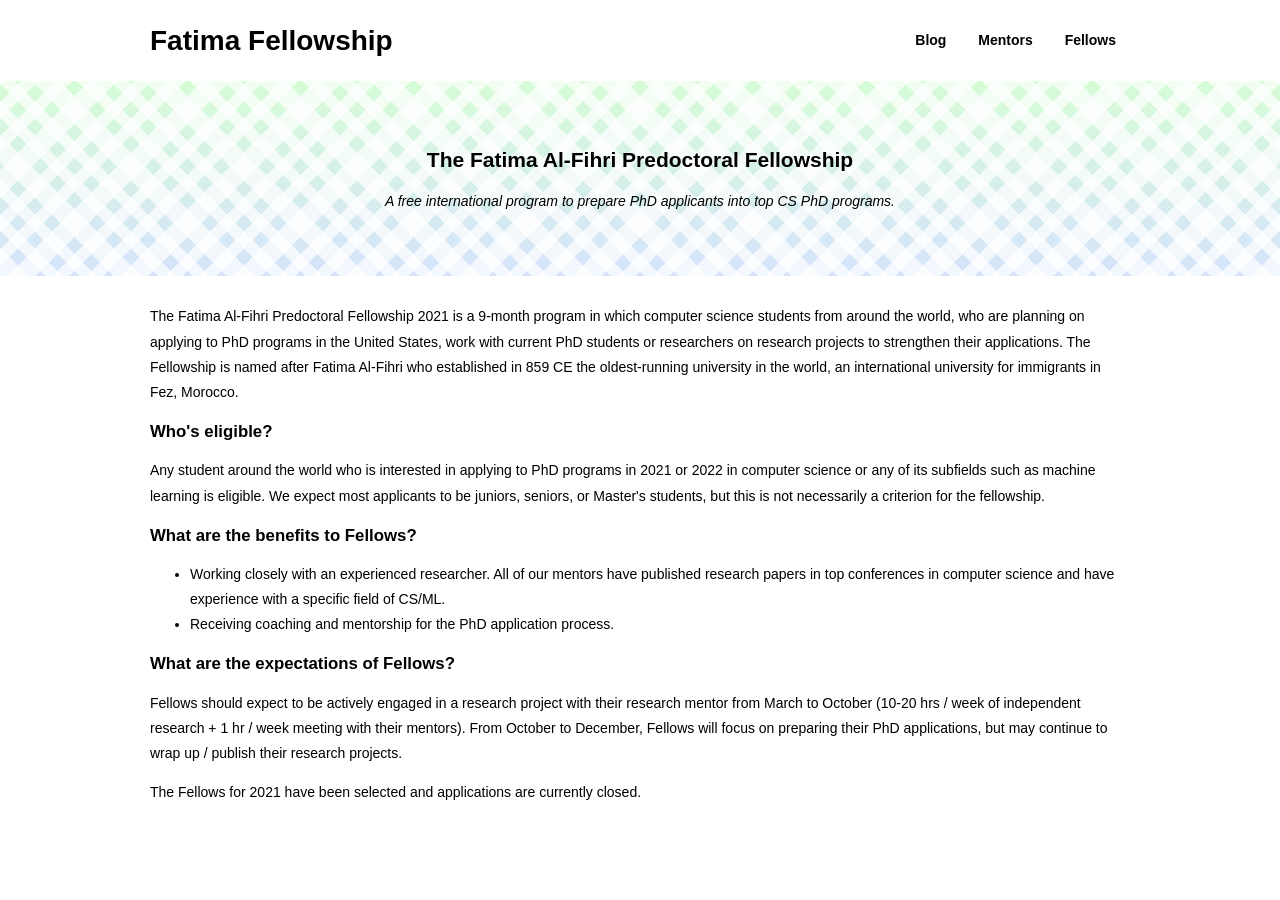
==== index.html @ ca30a308 "first commit" ====
<!doctype html>
<html lang="en">
<head>
  <meta charset="utf-8">
  <title>Fatima Fellowship</title>
  <meta name="viewport" content="width=device-width, initial-scale=1">
  <link rel="stylesheet" href="css/styles.css">
</head>
<body>
  <header class="container">
    <a href="/" id="logo">
      Fatima Fellowship
    </a>
    <nav>
      <a href="blog.html">Blog</a>
      <a href="mentors.html">Mentors</a>
      <a href="fellows.html">Fellows</a>
    </nav>
  </header>
  <section id="hero">
    <div>
      <h1>The Fatima Al-Fihri Predoctoral Fellowship</h1>
      <h3>A free international program to prepare PhD applicants into top CS PhD programs.</h3>
    </div>
  </section>
  <section class="container">
    <p>The Fatima Al-Fihri Predoctoral Fellowship 2021 is a 9-month program in which computer science students from around the world, who are planning on applying to PhD programs in the United States, work with current PhD students or researchers on research projects to strengthen their applications. The Fellowship is named after Fatima Al-Fihri who established in 859 CE the oldest-running university in the world, an international university for immigrants in Fez, Morocco.</p>
    <h2>Who's eligible?</h2>
    <p>Any student around the world who is interested in applying to PhD programs in 2021 or 2022 in computer science or any of its subfields such as machine learning is eligible. We expect most applicants to be juniors, seniors, or Master's students, but this is not necessarily a criterion for the fellowship.</p>
    <h2>What are the benefits to Fellows?</h2>
    <ul>
      <li>Working closely with an experienced researcher. All of our mentors have published research papers in top conferences in computer science and have experience with a specific field of CS/ML.</li>
      <li>Receiving coaching and mentorship for the PhD application process.</li>
    </ul>
    <h2>What are the expectations of Fellows?</h2>
    <p>Fellows should expect to be actively engaged in a research project with their research mentor from March to October (10-20 hrs / week of independent research + 1 hr / week meeting with their mentors). From October to December, Fellows will focus on preparing their PhD applications, but may continue to wrap up / publish their research projects.</p>
    <p>The Fellows for 2021 have been selected and applications are currently closed.</p>
  </section>
</body>
</html>
---- css/styles.css ----
html {
    font-size: 14px;
}
body {
    font-family: 'Segoe UI', Tahoma, Geneva, Verdana, sans-serif;
    line-height: 1.8em;
    margin: 0;
}
.container {
    max-width: 1028px;
    padding-left: 24px;
    padding-right: 24px;
    width: 100%;
    margin: 2em auto;
    box-sizing: border-box;
}
a {
    color: inherit;
    text-decoration: none;
    font-weight: bold;
}
a.selected {
    color: cornflowerblue;
}
a:hover {
    color: cornflowerblue;
}
header {
    display: flex;
    justify-content: space-between;
    flex-wrap: wrap;
    margin-bottom: 2em;
}
nav a {
    padding: 0 1em 0;
}
#logo {
    font-size: 28px;
    font-weight: bold;
}
h1 {
    font-size: 1.5em;
}
h2 {
    font-size: 1.2em;
}
h3 {
    font-size: 1em;
}
#hero {
    text-align: center;
    --c : rgba(255,255,255,0.7);
    --t : transparent;  
}
#hero > div {
    padding: 48px;
    background-image:
    repeating-linear-gradient(45deg, var(--c) 0, var(--c) 20px, var(--t) 20px, var(--t) 32px, var(--c) 32px, var(--c) 44px, var(--t) 44px, var(--t) 56px, var(--c) 56px, var(--c) 68px, var(--t) 68px, var(--t) 80px, var(--c) 0),
    repeating-linear-gradient(-45deg, var(--c) 0, var(--c) 20px, var(--t) 20px, var(--t) 32px, var(--c) 32px, var(--c) 44px, var(--t) 44px, var(--t) 56px, var(--c) 56px, var(--c) 68px, var(--t) 68px, var(--t) 80px, var(--c) 0),
    linear-gradient(to bottom, rgb(214, 252, 214), rgb(214, 227, 252));
}
#hero h3 {
    font-weight: normal;
    font-style: italic;
}
.card {
    font-weight: normal;
    display: block;
    padding: 0 1em;
    border: solid 1px lightgray;
    margin-bottom: 1em;
    transition: box-shadow 0.2s ease;
}
.card:hover {
    color: inherit;
    box-shadow: 0px 2px 8px lightgray;
}
.card h2 {
    margin-bottom: 0;
}
.credit {
    color: gray;
    font-style: italic;
}
@media only screen and (max-width: 600px) {
    header {
      display: block;
      text-align: center;
    }
    nav {
        margin-top: 1em;
    }
}
body#blog p {
    text-indent: 2em;
}
figure {
    text-align: center;
}
figcaption {
    color: gray;
    margin-top: 1em;
}
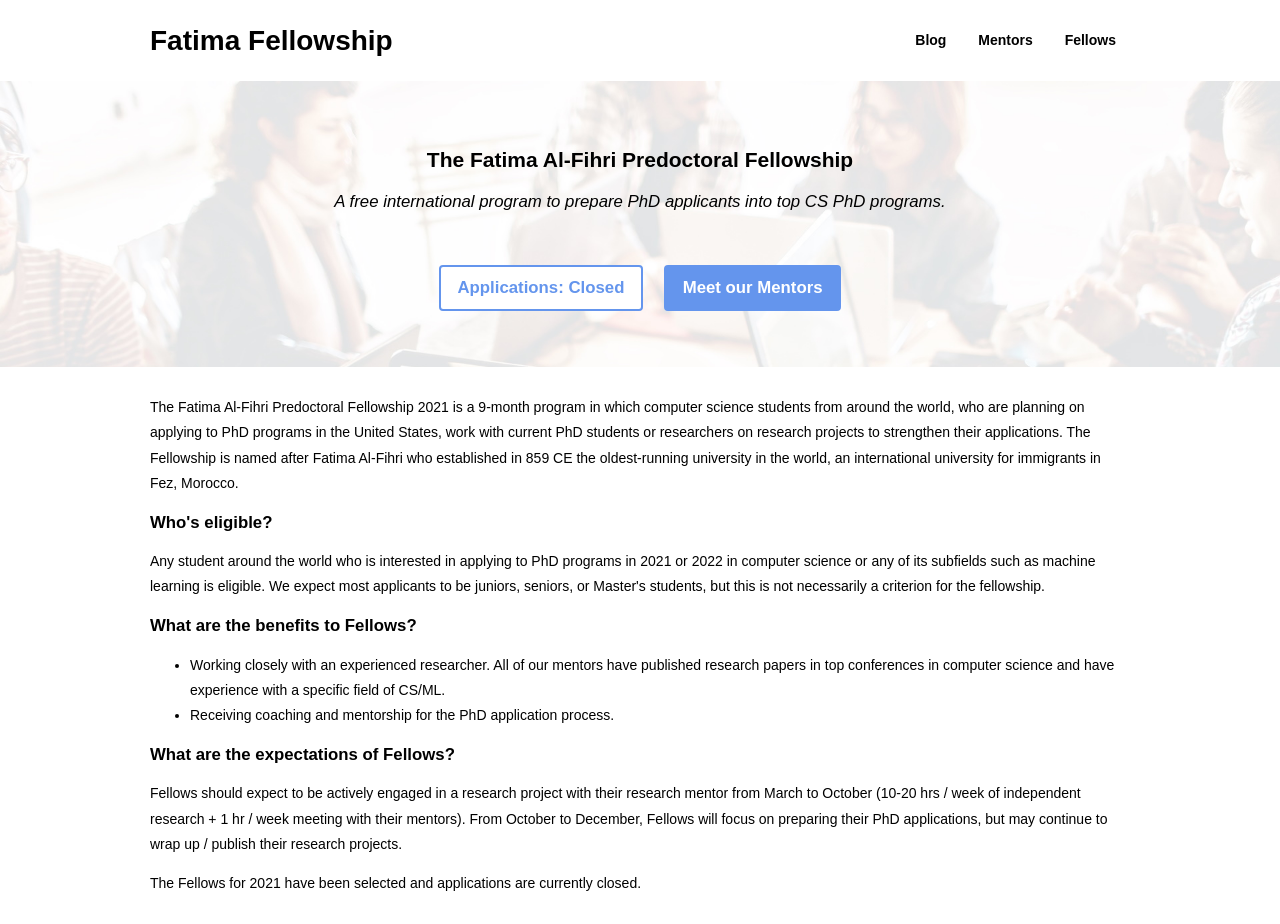
==== commit 78c0f36b: "v1 changes" ====
--- a/index.html
+++ b/index.html
@@ -1,40 +1,55 @@
 <!doctype html>
 <html lang="en">
+
 <head>
   <meta charset="utf-8">
   <title>Fatima Fellowship</title>
   <meta name="viewport" content="width=device-width, initial-scale=1">
-  <link rel="stylesheet" href="css/styles.css">
+  <link rel="stylesheet" href="css/styles.css?v=1.0">
 </head>
+
 <body>
   <header class="container">
     <a href="/" id="logo">
       Fatima Fellowship
     </a>
     <nav>
-      <a href="blog.html">Blog</a>
-      <a href="mentors.html">Mentors</a>
-      <a href="fellows.html">Fellows</a>
+      <a href="/blog.html">Blog</a>
+      <a href="/mentors.html">Mentors</a>
+      <a href="/fellows.html">Fellows</a>
     </nav>
   </header>
   <section id="hero">
-    <div>
-      <h1>The Fatima Al-Fihri Predoctoral Fellowship</h1>
-      <h3>A free international program to prepare PhD applicants into top CS PhD programs.</h3>
+    <h1>The Fatima Al-Fihri Predoctoral Fellowship</h1>
+    <h3>A free international program to prepare PhD applicants into top CS PhD programs.</h3>
+    <div id="button_row">
+      <a class="disabled" href="#">Applications: Closed</a>
+      <a href="/mentors.html">Meet our Mentors</a>
     </div>
   </section>
   <section class="container">
-    <p>The Fatima Al-Fihri Predoctoral Fellowship 2021 is a 9-month program in which computer science students from around the world, who are planning on applying to PhD programs in the United States, work with current PhD students or researchers on research projects to strengthen their applications. The Fellowship is named after Fatima Al-Fihri who established in 859 CE the oldest-running university in the world, an international university for immigrants in Fez, Morocco.</p>
+    <p>The Fatima Al-Fihri Predoctoral Fellowship 2021 is a 9-month program in which computer science students from
+      around the world, who are planning on applying to PhD programs in the United States, work with current PhD
+      students or researchers on research projects to strengthen their applications. The Fellowship is named after
+      Fatima Al-Fihri who established in 859 CE the oldest-running university in the world, an international university
+      for immigrants in Fez, Morocco.</p>
     <h2>Who's eligible?</h2>
-    <p>Any student around the world who is interested in applying to PhD programs in 2021 or 2022 in computer science or any of its subfields such as machine learning is eligible. We expect most applicants to be juniors, seniors, or Master's students, but this is not necessarily a criterion for the fellowship.</p>
+    <p>Any student around the world who is interested in applying to PhD programs in 2021 or 2022 in computer science or
+      any of its subfields such as machine learning is eligible. We expect most applicants to be juniors, seniors, or
+      Master's students, but this is not necessarily a criterion for the fellowship.</p>
     <h2>What are the benefits to Fellows?</h2>
     <ul>
-      <li>Working closely with an experienced researcher. All of our mentors have published research papers in top conferences in computer science and have experience with a specific field of CS/ML.</li>
+      <li>Working closely with an experienced researcher. All of our mentors have published research papers in top
+        conferences in computer science and have experience with a specific field of CS/ML.</li>
       <li>Receiving coaching and mentorship for the PhD application process.</li>
     </ul>
     <h2>What are the expectations of Fellows?</h2>
-    <p>Fellows should expect to be actively engaged in a research project with their research mentor from March to October (10-20 hrs / week of independent research + 1 hr / week meeting with their mentors). From October to December, Fellows will focus on preparing their PhD applications, but may continue to wrap up / publish their research projects.</p>
+    <p>Fellows should expect to be actively engaged in a research project with their research mentor from March to
+      October (10-20 hrs / week of independent research + 1 hr / week meeting with their mentors). From October to
+      December, Fellows will focus on preparing their PhD applications, but may continue to wrap up / publish their
+      research projects.</p>
     <p>The Fellows for 2021 have been selected and applications are currently closed.</p>
   </section>
 </body>
+
 </html>
--- a/css/styles.css
+++ b/css/styles.css
@@ -49,19 +49,32 @@
 }
 #hero {
     text-align: center;
-    --c : rgba(255,255,255,0.7);
-    --t : transparent;  
-}
-#hero > div {
+    background-image: url("hero_bg.jpg");
+    background-size: cover;
     padding: 48px;
-    background-image:
-    repeating-linear-gradient(45deg, var(--c) 0, var(--c) 20px, var(--t) 20px, var(--t) 32px, var(--c) 32px, var(--c) 44px, var(--t) 44px, var(--t) 56px, var(--c) 56px, var(--c) 68px, var(--t) 68px, var(--t) 80px, var(--c) 0),
-    repeating-linear-gradient(-45deg, var(--c) 0, var(--c) 20px, var(--t) 20px, var(--t) 32px, var(--c) 32px, var(--c) 44px, var(--t) 44px, var(--t) 56px, var(--c) 56px, var(--c) 68px, var(--t) 68px, var(--t) 80px, var(--c) 0),
-    linear-gradient(to bottom, rgb(214, 252, 214), rgb(214, 227, 252));
 }
 #hero h3 {
+    font-size: 1.2em;
     font-weight: normal;
     font-style: italic;
+}
+#hero #button_row {
+    margin-top: 3em;
+}
+#hero a {
+    background-color: cornflowerblue;
+    border: solid 2px cornflowerblue;
+    font-size: 1.2em;
+    padding: 0.5em 1em;
+    color: white;
+    border-radius: 4px;
+    margin: 0.5em;
+    display: inline-block;
+}
+#hero a.disabled {
+    background-color: white;
+    color: cornflowerblue;
+    cursor: not-allowed;
 }
 .card {
     font-weight: normal;
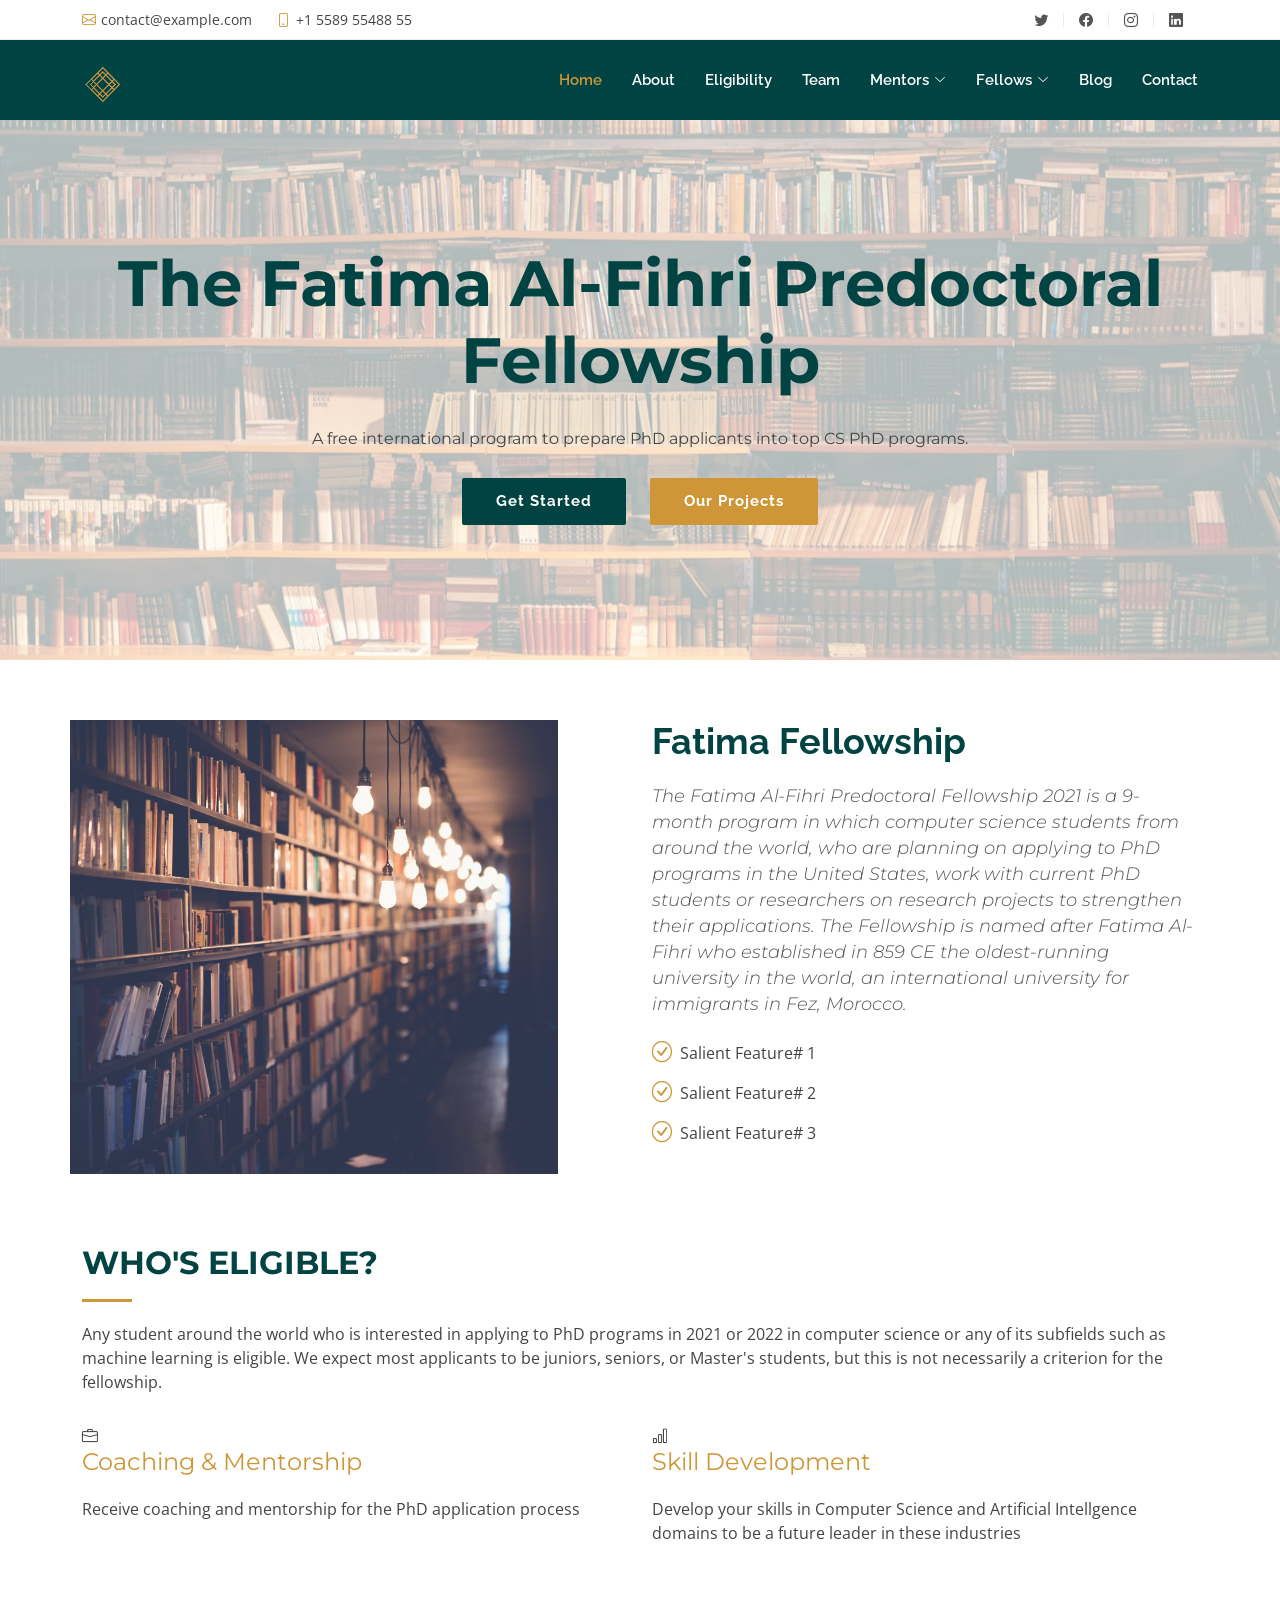
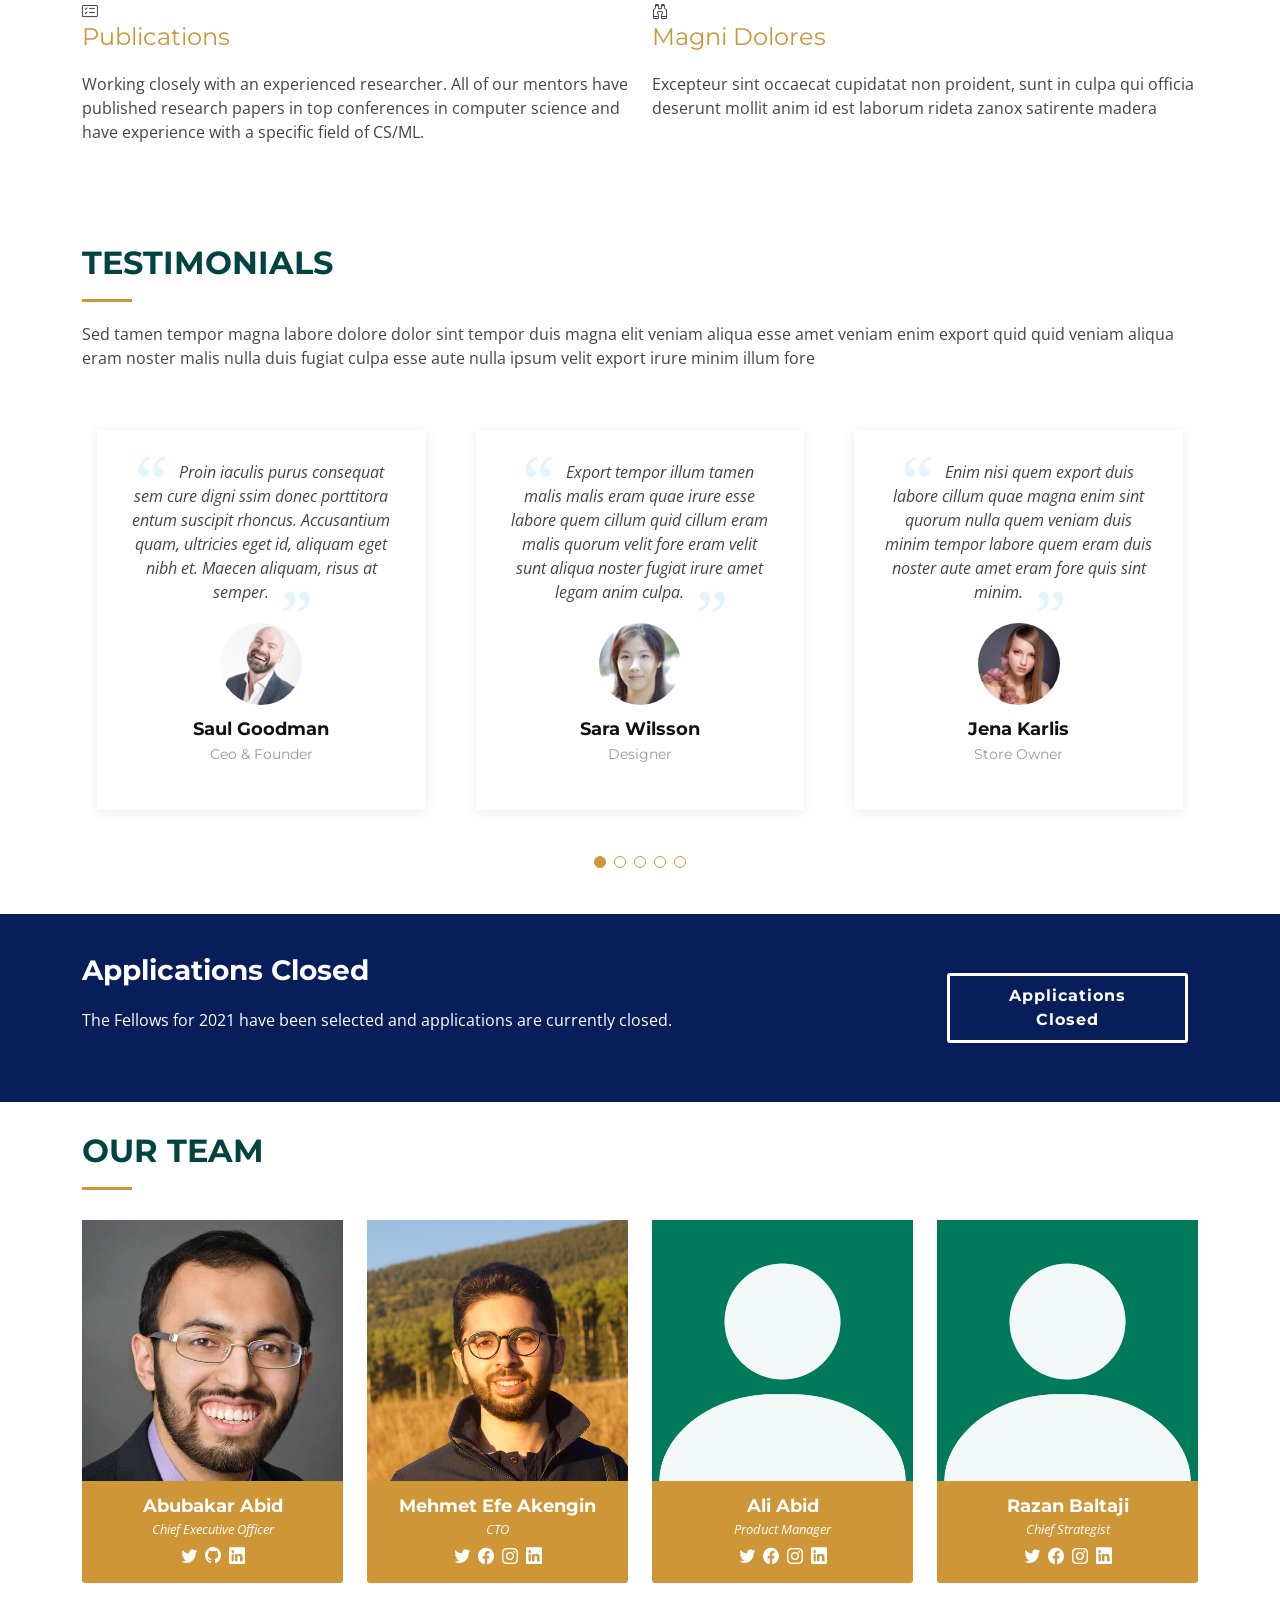
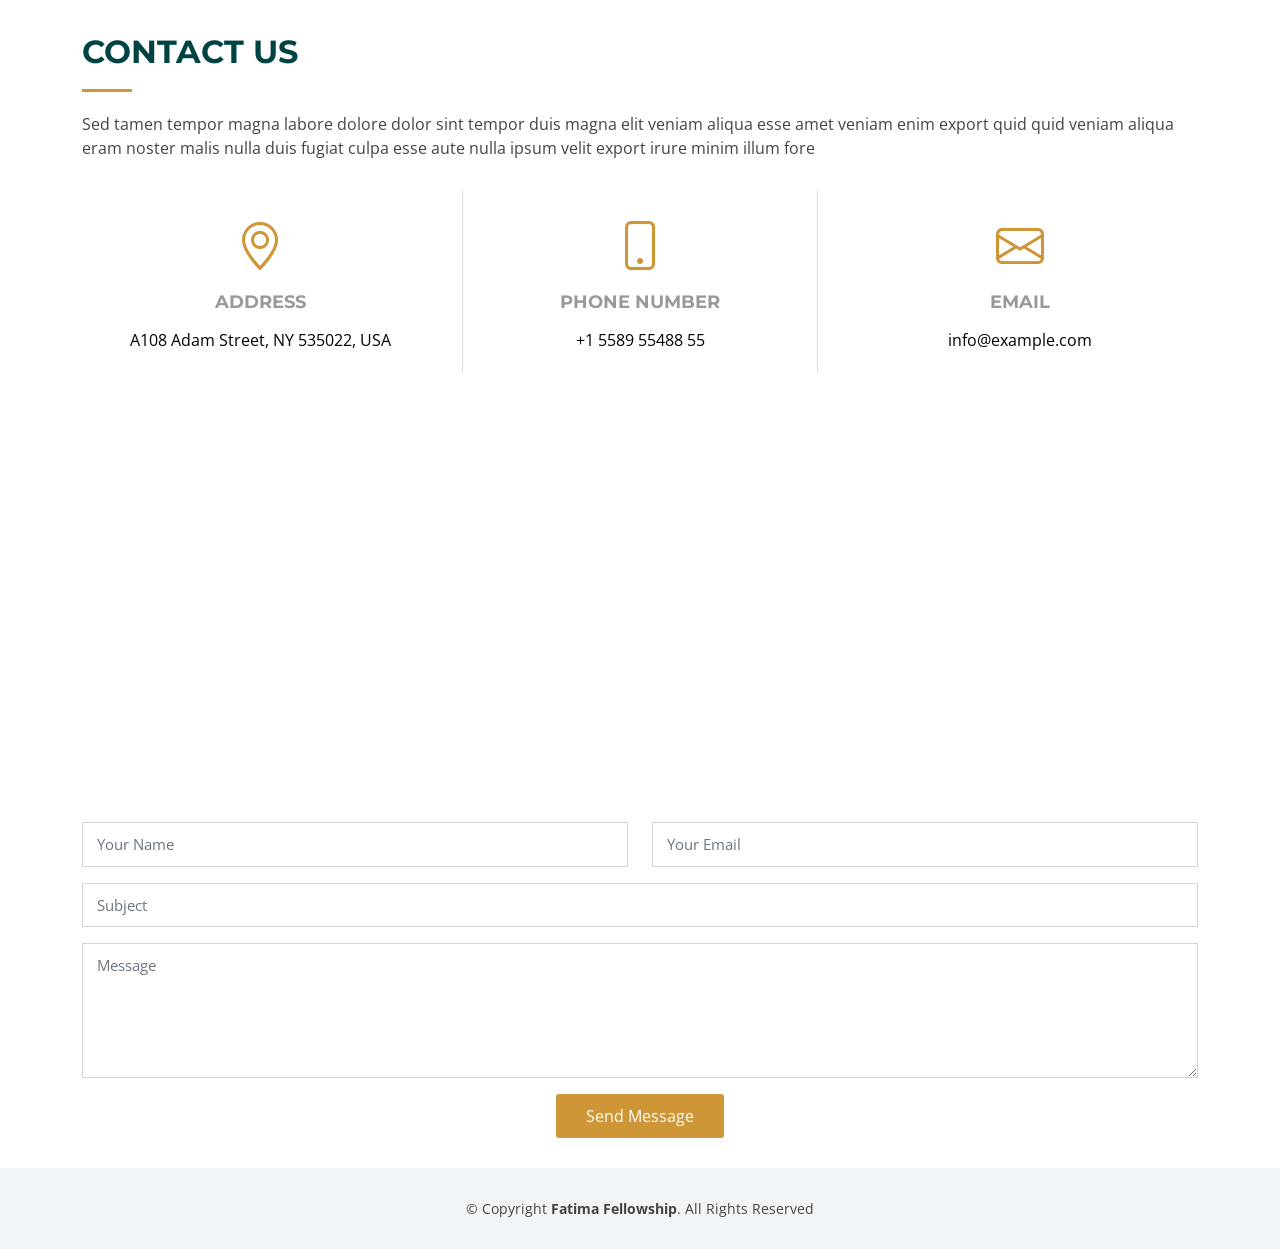
==== commit 6d71e23c: "change header color and dropdown colors" ====
--- a/index.html
+++ b/index.html
@@ -1,55 +1,611 @@
-<!doctype html>
+<!DOCTYPE html>
 <html lang="en">
 
 <head>
   <meta charset="utf-8">
+  <meta content="width=device-width, initial-scale=1.0" name="viewport">
   <title>Fatima Fellowship</title>
-  <meta name="viewport" content="width=device-width, initial-scale=1">
-  <link rel="stylesheet" href="css/styles.css?v=1.0">
+  <meta content="" name="description">
+  <meta content="" name="keywords">
+
+  <!-- Favicons -->
+  <link rel="icon" href="FF_logo2.png" type="image/png" sizes="16x16">
+  
+  <!-- Google Fonts -->
+  <link href="https://fonts.googleapis.com/css?family=Open+Sans:300,300i,400,400i,700,700i|Raleway:300,400,500,700,800|Montserrat:300,400,700" rel="stylesheet">
+
+  <!-- Vendor CSS Files -->
+  <link href="assets/vendor/aos/aos.css" rel="stylesheet">
+  <link href="assets/vendor/bootstrap/css/bootstrap.min.css" rel="stylesheet">
+  <link href="assets/vendor/bootstrap-icons/bootstrap-icons.css" rel="stylesheet">
+  <link href="assets/vendor/boxicons/css/boxicons.min.css" rel="stylesheet">
+  <link href="assets/vendor/glightbox/css/glightbox.min.css" rel="stylesheet">
+  <link href="assets/vendor/swiper/swiper-bundle.min.css" rel="stylesheet">
+
+  <!-- Template Main CSS File -->
+  <link href="assets/css/style.css" rel="stylesheet">
+
 </head>
 
 <body>
-  <header class="container">
-    <a href="/" id="logo">
-      Fatima Fellowship
-    </a>
-    <nav>
-      <a href="/blog.html">Blog</a>
-      <a href="/mentors.html">Mentors</a>
-      <a href="/fellows.html">Fellows</a>
-    </nav>
-  </header>
+
+  <!-- ======= Top Bar ======= -->
+  <section id="topbar" class="d-flex align-items-center">
+    <div class="container d-flex justify-content-center justify-content-md-between">
+      <div class="contact-info d-flex align-items-center">
+        <i class="bi bi-envelope d-flex align-items-center"><a href="mailto:contact@example.com">contact@example.com</a></i>
+        <i class="bi bi-phone d-flex align-items-center ms-4"><span>+1 5589 55488 55</span></i>
+      </div>
+      <div class="social-links d-none d-md-flex align-items-center">
+        <a href="#" class="twitter"><i class="bi bi-twitter"></i></a>
+        <a href="#" class="facebook"><i class="bi bi-facebook"></i></a>
+        <a href="#" class="instagram"><i class="bi bi-instagram"></i></a>
+        <a href="#" class="linkedin"><i class="bi bi-linkedin"></i></i></a>
+      </div>
+    </div>
+  </section><!-- End Top Bar-->
+
+  <!-- ======= Header ======= -->
+  <header id="header" class="d-flex align-items-center">
+    <div class="container d-flex justify-content-between">
+
+      <div id="logo" data-aos="fade-right">
+        <h1><a href="index.html"><img src="FF_logo2.png" alt=""></a></h1>
+        <!-- Uncomment below if you prefer to use an image logo -->
+        <!-- <a href="index.html"><img src="assets/img/logo.png" alt=""></a>-->
+      </div>
+
+      <nav id="navbar" class="navbar">
+        <ul>
+          <li><a class="nav-link scrollto active" href="#hero">Home</a></li>
+          <li><a class="nav-link scrollto" href="#about">About</a></li>
+          <li><a class="nav-link scrollto" href="#eligibility">Eligibility</a></li>
+          <!-- <li><a class="nav-link scrollto " href="#portfolio">Portfolio</a></li> -->
+          <li><a class="nav-link scrollto" href="#team">Team</a></li>
+          <li class="dropdown"><a href="#"><span>Mentors</span> <i class="bi bi-chevron-down"></i></a>
+            <ul>
+              <li><a href="mentors.html">Social Sciences</a></li>
+              <li><a href="mentors.html">Computer Sciences</a></li>
+              <!-- <li class="dropdown"><a href="#"><span>Deep Drop Down</span> <i class="bi bi-chevron-right"></i></a>
+                <ul>
+                  <li><a href="#">Deep Drop Down 1</a></li>
+                  <li><a href="#">Deep Drop Down 2</a></li>
+                  <li><a href="#">Deep Drop Down 3</a></li>
+                  <li><a href="#">Deep Drop Down 4</a></li>
+                  <li><a href="#">Deep Drop Down 5</a></li>
+                </ul>
+              </li> -->
+            </ul>
+          </li>
+          <li class="dropdown"><a href="#"><span>Fellows</span> <i class="bi bi-chevron-down"></i></a>
+            <ul>
+              <li><a href="fellows.html">Social Sciences</a></li>
+              <li><a href="fellows.html">Computer Sciences</a></li>
+            </ul>
+          </li>
+          <li><a class="nav-link scrollto" href="blog.html">Blog</a></li>
+          <li><a class="nav-link scrollto" href="#contact">Contact</a></li>
+
+        </ul>
+        <i class="bi bi-list mobile-nav-toggle"></i>
+      </nav><!-- .navbar -->
+
+    </div>
+  </header><!-- End Header -->
+
+  <!-- ======= hero Section ======= -->
   <section id="hero">
-    <h1>The Fatima Al-Fihri Predoctoral Fellowship</h1>
-    <h3>A free international program to prepare PhD applicants into top CS PhD programs.</h3>
-    <div id="button_row">
-      <a class="disabled" href="#">Applications: Closed</a>
-      <a href="/mentors.html">Meet our Mentors</a>
+
+    <div class="hero-content" data-aos="fade-up">
+      <h2>The Fatima Al-Fihri Predoctoral Fellowship</h2>
+      <h6>A free international program to prepare PhD applicants into top CS PhD programs.</h6>
+      <div>
+        <a href="#call-to-action" class="btn-get-started scrollto">Get Started</a>
+        <a href="#portfolio" class="btn-projects scrollto">Our Projects</a>
+      </div>
     </div>
-  </section>
-  <section class="container">
-    <p>The Fatima Al-Fihri Predoctoral Fellowship 2021 is a 9-month program in which computer science students from
-      around the world, who are planning on applying to PhD programs in the United States, work with current PhD
-      students or researchers on research projects to strengthen their applications. The Fellowship is named after
-      Fatima Al-Fihri who established in 859 CE the oldest-running university in the world, an international university
-      for immigrants in Fez, Morocco.</p>
-    <h2>Who's eligible?</h2>
-    <p>Any student around the world who is interested in applying to PhD programs in 2021 or 2022 in computer science or
-      any of its subfields such as machine learning is eligible. We expect most applicants to be juniors, seniors, or
-      Master's students, but this is not necessarily a criterion for the fellowship.</p>
-    <h2>What are the benefits to Fellows?</h2>
-    <ul>
-      <li>Working closely with an experienced researcher. All of our mentors have published research papers in top
-        conferences in computer science and have experience with a specific field of CS/ML.</li>
-      <li>Receiving coaching and mentorship for the PhD application process.</li>
-    </ul>
-    <h2>What are the expectations of Fellows?</h2>
-    <p>Fellows should expect to be actively engaged in a research project with their research mentor from March to
-      October (10-20 hrs / week of independent research + 1 hr / week meeting with their mentors). From October to
-      December, Fellows will focus on preparing their PhD applications, but may continue to wrap up / publish their
-      research projects.</p>
-    <p>The Fellows for 2021 have been selected and applications are currently closed.</p>
-  </section>
+
+    <div class="hero-slider swiper-container">
+      <div class="swiper-wrapper">
+        <div class="swiper-slide" style="background-image: url('assets/img/hero-carousel/1.jpeg');"></div>
+        <div class="swiper-slide" style="background-image: url('assets/img/hero-carousel/2.jpeg');"></div>
+        <div class="swiper-slide" style="background-image: url('assets/img/hero-carousel/3.jpeg');"></div>
+        <div class="swiper-slide" style="background-image: url('assets/img/hero-carousel/4.jpg');"></div>
+        <div class="swiper-slide" style="background-image: url('assets/img/hero-carousel/5.jpg');"></div>
+      </div>
+    </div>
+
+  </section><!-- End Hero Section -->
+
+  <main id="main">
+
+    <!-- ======= About Section ======= -->
+    <section id="about">
+      <div class="container" data-aos="fade-up">
+        <div class="row">
+          <div class="col-lg-6 about-img">
+            <img src="assets/img/library.jpeg" alt="">
+          </div>
+
+          <div class="col-lg-6 content">
+            <h2>Fatima Fellowship</h2>
+            <h3>The Fatima Al-Fihri Predoctoral Fellowship 2021 is a 9-month program in which computer science students from around
+               the world, who are planning on applying to PhD programs in the United States, work with current PhD students or researchers 
+               on research projects to strengthen their applications. The Fellowship is named after Fatima Al-Fihri who established in 859 CE 
+               the oldest-running university in the world, an international university for immigrants in Fez, Morocco.</h3>
+
+            <ul>
+              <li><i class="bi bi-check-circle"></i> Salient Feature# 1</li>
+              <li><i class="bi bi-check-circle"></i> Salient Feature# 2</li>
+              <li><i class="bi bi-check-circle"></i> Salient Feature# 3</li>
+            </ul>
+
+          </div>
+        </div>
+
+      </div>
+    </section><!-- End About Section -->
+
+    <!-- ======= Eligiblilty Section ======= -->
+    <section id="eligibility">
+      <div class="container" data-aos="fade-up">
+        <div class="section-header">
+          <h2>Who's eligible?</h2>
+          <p>Any student around the world who is interested in applying to PhD programs in 2021 or 2022 in computer science 
+            or any of its subfields such as machine learning is eligible. We expect most applicants to be juniors, seniors, 
+            or Master's students, but this is not necessarily a criterion for the fellowship.</p>
+        </div>
+
+        <div class="row gy-4">
+
+          <div class="col-lg-6" data-aos="fade-up" data-aos-delay="100">
+            <div class="box">
+              <div class="icon"><i class="bi bi-briefcase"></i></div>
+              <h4 class="title"><a href="">Coaching & Mentorship</a></h4>
+              <p class="description">Receive coaching and mentorship for the PhD application process</p>
+            </div>
+          </div>
+
+          <div class="col-lg-6" data-aos="fade-up" data-aos-delay="200">
+            <div class="box">
+              <div class="icon"><i class="bi bi-bar-chart"></i></div>
+              <h4 class="title"><a href="">Skill Development</a></h4>
+              <p class="description"> Develop your skills in Computer Science and Artificial Intellgence 
+                domains to be a future leader in these industries</p>
+            </div>
+          </div>
+
+          <div class="col-lg-6" data-aos="fade-up" data-aos-delay="300">
+            <div class="box">
+              <div class="icon"><i class="bi bi-card-checklist"></i></div>
+              <h4 class="title"><a href="">Publications</a></h4>
+              <p class="description">Working closely with an experienced researcher. All of our mentors have published research 
+                papers in top conferences in computer science and have experience with a specific field of CS/ML.</p>
+            </div>
+          </div>
+
+          <div class="col-lg-6" data-aos="fade-up" data-aos-delay="400">
+            <div class="box">
+              <div class="icon"><i class="bi bi-binoculars"></i></div>
+              <h4 class="title"><a href="">Magni Dolores</a></h4>
+              <p class="description">Excepteur sint occaecat cupidatat non proident, sunt in culpa qui officia deserunt mollit anim id est laborum rideta zanox satirente madera</p>
+            </div>
+          </div>
+
+        </div>
+
+      </div>
+    </section><!-- End Services Section -->
+
+    <!-- ======= Clients Section ======= 
+    <section id="clients">
+      <div class="container" data-aos="fade-up">
+        <div class="section-header">
+          <h2>Clients</h2>
+          <p>Sed tamen tempor magna labore dolore dolor sint tempor duis magna elit veniam aliqua esse amet veniam enim export quid quid veniam aliqua eram noster malis nulla duis fugiat culpa esse aute nulla ipsum velit export irure minim illum fore</p>
+        </div>
+
+        <div class="clients-slider swiper-container" data-aos="fade-up" data-aos-delay="100">
+          <div class="swiper-wrapper align-items-center">
+            <div class="swiper-slide"><img src="assets/img/clients/client-1.png" class="img-fluid" alt=""></div>
+            <div class="swiper-slide"><img src="assets/img/clients/client-2.png" class="img-fluid" alt=""></div>
+            <div class="swiper-slide"><img src="assets/img/clients/client-3.png" class="img-fluid" alt=""></div>
+            <div class="swiper-slide"><img src="assets/img/clients/client-4.png" class="img-fluid" alt=""></div>
+            <div class="swiper-slide"><img src="assets/img/clients/client-5.png" class="img-fluid" alt=""></div>
+            <div class="swiper-slide"><img src="assets/img/clients/client-6.png" class="img-fluid" alt=""></div>
+            <div class="swiper-slide"><img src="assets/img/clients/client-7.png" class="img-fluid" alt=""></div>
+            <div class="swiper-slide"><img src="assets/img/clients/client-8.png" class="img-fluid" alt=""></div>
+          </div>
+          <div class="swiper-pagination"></div>
+        </div>
+
+      </div>
+    </section> End Clients Section -->
+
+    <!-- ======= Portfolio Section ======= 
+    <section id="portfolio" class="portfolio">
+      <div class="container" data-aos="fade-up">
+        <div class="section-header">
+          <h2>Our Portfolio</h2>
+          <p>Sed tamen tempor magna labore dolore dolor sint tempor duis magna elit veniam aliqua esse amet veniam enim export quid quid veniam aliqua eram noster malis nulla duis fugiat culpa esse aute nulla ipsum velit export irure minim illum fore</p>
+        </div>
+
+        <div class="row" data-aos="fade-up" data-aos-delay="100">
+          <div class="col-lg-12 d-flex justify-content-center">
+            <ul id="portfolio-flters">
+              <li data-filter="*" class="filter-active">All</li>
+              <li data-filter=".filter-app">App</li>
+              <li data-filter=".filter-card">Card</li>
+              <li data-filter=".filter-web">Web</li>
+            </ul>
+          </div>
+        </div>
+
+        <div class="row portfolio-container" data-aos="fade-up" data-aos-delay="200">
+
+          <div class="col-lg-4 col-md-6 portfolio-item filter-app">
+            <img src="assets/img/portfolio/portfolio-1.jpg" class="img-fluid" alt="">
+            <div class="portfolio-info">
+              <h4>App 1</h4>
+              <p>App</p>
+              <a href="assets/img/portfolio/portfolio-1.jpg" data-gallery="portfolioGallery" class="portfolio-lightbox preview-link" title="App 1"><i class="bx bx-plus"></i></a>
+              <a href="portfolio-details.html" class="details-link" title="More Details"><i class="bx bx-link"></i></a>
+            </div>
+          </div>
+
+          <div class="col-lg-4 col-md-6 portfolio-item filter-web">
+            <img src="assets/img/portfolio/portfolio-2.jpg" class="img-fluid" alt="">
+            <div class="portfolio-info">
+              <h4>Web 3</h4>
+              <p>Web</p>
+              <a href="assets/img/portfolio/portfolio-2.jpg" data-gallery="portfolioGallery" class="portfolio-lightbox preview-link" title="Web 3"><i class="bx bx-plus"></i></a>
+              <a href="portfolio-details.html" class="details-link" title="More Details"><i class="bx bx-link"></i></a>
+            </div>
+          </div>
+
+          <div class="col-lg-4 col-md-6 portfolio-item filter-app">
+            <img src="assets/img/portfolio/portfolio-3.jpg" class="img-fluid" alt="">
+            <div class="portfolio-info">
+              <h4>App 2</h4>
+              <p>App</p>
+              <a href="assets/img/portfolio/portfolio-3.jpg" data-gallery="portfolioGallery" class="portfolio-lightbox preview-link" title="App 2"><i class="bx bx-plus"></i></a>
+              <a href="portfolio-details.html" class="details-link" title="More Details"><i class="bx bx-link"></i></a>
+            </div>
+          </div>
+
+          <div class="col-lg-4 col-md-6 portfolio-item filter-card">
+            <img src="assets/img/portfolio/portfolio-4.jpg" class="img-fluid" alt="">
+            <div class="portfolio-info">
+              <h4>Card 2</h4>
+              <p>Card</p>
+              <a href="assets/img/portfolio/portfolio-4.jpg" data-gallery="portfolioGallery" class="portfolio-lightbox preview-link" title="Card 2"><i class="bx bx-plus"></i></a>
+              <a href="portfolio-details.html" class="details-link" title="More Details"><i class="bx bx-link"></i></a>
+            </div>
+          </div>
+
+          <div class="col-lg-4 col-md-6 portfolio-item filter-web">
+            <img src="assets/img/portfolio/portfolio-5.jpg" class="img-fluid" alt="">
+            <div class="portfolio-info">
+              <h4>Web 2</h4>
+              <p>Web</p>
+              <a href="assets/img/portfolio/portfolio-5.jpg" data-gallery="portfolioGallery" class="portfolio-lightbox preview-link" title="Web 2"><i class="bx bx-plus"></i></a>
+              <a href="portfolio-details.html" class="details-link" title="More Details"><i class="bx bx-link"></i></a>
+            </div>
+          </div>
+
+          <div class="col-lg-4 col-md-6 portfolio-item filter-app">
+            <img src="assets/img/portfolio/portfolio-6.jpg" class="img-fluid" alt="">
+            <div class="portfolio-info">
+              <h4>App 3</h4>
+              <p>App</p>
+              <a href="assets/img/portfolio/portfolio-6.jpg" data-gallery="portfolioGallery" class="portfolio-lightbox preview-link" title="App 3"><i class="bx bx-plus"></i></a>
+              <a href="portfolio-details.html" class="details-link" title="More Details"><i class="bx bx-link"></i></a>
+            </div>
+          </div>
+
+          <div class="col-lg-4 col-md-6 portfolio-item filter-card">
+            <img src="assets/img/portfolio/portfolio-7.jpg" class="img-fluid" alt="">
+            <div class="portfolio-info">
+              <h4>Card 1</h4>
+              <p>Card</p>
+              <a href="assets/img/portfolio/portfolio-7.jpg" data-gallery="portfolioGallery" class="portfolio-lightbox preview-link" title="Card 1"><i class="bx bx-plus"></i></a>
+              <a href="portfolio-details.html" class="details-link" title="More Details"><i class="bx bx-link"></i></a>
+            </div>
+          </div>
+
+          <div class="col-lg-4 col-md-6 portfolio-item filter-card">
+            <img src="assets/img/portfolio/portfolio-8.jpg" class="img-fluid" alt="">
+            <div class="portfolio-info">
+              <h4>Card 3</h4>
+              <p>Card</p>
+              <a href="assets/img/portfolio/portfolio-8.jpg" data-gallery="portfolioGallery" class="portfolio-lightbox preview-link" title="Card 3"><i class="bx bx-plus"></i></a>
+              <a href="portfolio-details.html" class="details-link" title="More Details"><i class="bx bx-link"></i></a>
+            </div>
+          </div>
+
+          <div class="col-lg-4 col-md-6 portfolio-item filter-web">
+            <img src="assets/img/portfolio/portfolio-9.jpg" class="img-fluid" alt="">
+            <div class="portfolio-info">
+              <h4>Web 3</h4>
+              <p>Web</p>
+              <a href="assets/img/portfolio/portfolio-9.jpg" data-gallery="portfolioGallery" class="portfolio-lightbox preview-link" title="Web 3"><i class="bx bx-plus"></i></a>
+              <a href="portfolio-details.html" class="details-link" title="More Details"><i class="bx bx-link"></i></a>
+            </div>
+          </div>
+
+        </div>
+
+      </div>
+    </section>  End Portfolio Section -->
+
+    <!-- ======= Testimonials Section ======= -->
+    <section id="testimonials">
+      <div class="container" data-aos="fade-up">
+        <div class="section-header">
+          <h2>Testimonials</h2>
+          <p>Sed tamen tempor magna labore dolore dolor sint tempor duis magna elit veniam aliqua esse amet veniam enim export quid quid veniam aliqua eram noster malis nulla duis fugiat culpa esse aute nulla ipsum velit export irure minim illum fore</p>
+        </div>
+
+        <div class="testimonials-slider swiper-container" data-aos="fade-up" data-aos-delay="100">
+          <div class="swiper-wrapper">
+
+            <div class="swiper-slide">
+              <div class="testimonial-item">
+                <p>
+                  <img src="assets/img/quote-sign-left.png" class="quote-sign-left" alt="">
+                  Proin iaculis purus consequat sem cure digni ssim donec porttitora entum suscipit rhoncus. Accusantium quam, ultricies eget id, aliquam eget nibh et. Maecen aliquam, risus at semper.
+                  <img src="assets/img/quote-sign-right.png" class="quote-sign-right" alt="">
+                </p>
+                <img src="assets/img/testimonial-1.jpg" class="testimonial-img" alt="">
+                <h3>Saul Goodman</h3>
+                <h4>Ceo &amp; Founder</h4>
+              </div>
+            </div><!-- End testimonial item -->
+
+            <div class="swiper-slide">
+              <div class="testimonial-item">
+                <p>
+                  <img src="assets/img/quote-sign-left.png" class="quote-sign-left" alt="">
+                  Export tempor illum tamen malis malis eram quae irure esse labore quem cillum quid cillum eram malis quorum velit fore eram velit sunt aliqua noster fugiat irure amet legam anim culpa.
+                  <img src="assets/img/quote-sign-right.png" class="quote-sign-right" alt="">
+                </p>
+                <img src="assets/img/testimonial-2.jpg" class="testimonial-img" alt="">
+                <h3>Sara Wilsson</h3>
+                <h4>Designer</h4>
+              </div>
+            </div><!-- End testimonial item -->
+
+            <div class="swiper-slide">
+              <div class="testimonial-item">
+                <p>
+                  <img src="assets/img/quote-sign-left.png" class="quote-sign-left" alt="">
+                  Enim nisi quem export duis labore cillum quae magna enim sint quorum nulla quem veniam duis minim tempor labore quem eram duis noster aute amet eram fore quis sint minim.
+                  <img src="assets/img/quote-sign-right.png" class="quote-sign-right" alt="">
+                </p>
+                <img src="assets/img/testimonial-3.jpg" class="testimonial-img" alt="">
+                <h3>Jena Karlis</h3>
+                <h4>Store Owner</h4>
+              </div>
+            </div><!-- End testimonial item -->
+
+            <div class="swiper-slide">
+              <div class="testimonial-item">
+                <p>
+                  <img src="assets/img/quote-sign-left.png" class="quote-sign-left" alt="">
+                  Fugiat enim eram quae cillum dolore dolor amet nulla culpa multos export minim fugiat minim velit minim dolor enim duis veniam ipsum anim magna sunt elit fore quem dolore labore illum veniam.
+                  <img src="assets/img/quote-sign-right.png" class="quote-sign-right" alt="">
+                </p>
+                <img src="assets/img/testimonial-4.jpg" class="testimonial-img" alt="">
+                <h3>Matt Brandon</h3>
+                <h4>Freelancer</h4>
+              </div>
+            </div><!-- End testimonial item -->
+
+            <div class="swiper-slide">
+              <div class="testimonial-item">
+                <p>
+                  <img src="assets/img/quote-sign-left.png" class="quote-sign-left" alt="">
+                  Quis quorum aliqua sint quem legam fore sunt eram irure aliqua veniam tempor noster veniam enim culpa labore duis sunt culpa nulla illum cillum fugiat legam esse veniam culpa fore nisi cillum quid.
+                  <img src="assets/img/quote-sign-right.png" class="quote-sign-right" alt="">
+                </p>
+                <img src="assets/img/testimonial-5.jpg" class="testimonial-img" alt="">
+                <h3>John Larson</h3>
+                <h4>Entrepreneur</h4>
+              </div>
+            </div><!-- End testimonial item -->
+
+          </div>
+          <div class="swiper-pagination"></div>
+        </div>
+
+      </div>
+    </section><!-- End Testimonials Section -->
+
+    <!-- ======= Call To Action Section ======= -->
+    <section id="call-to-action">
+      <div class="container" data-aos="zoom-out">
+        <div class="row">
+          <div class="col-lg-9 text-center text-lg-start">
+            <h3 class="cta-title">Applications Closed</h3>
+            <p class="cta-text">The Fellows for 2021 have been selected and applications are currently closed.</p>
+          </div>
+          <div class="col-lg-3 cta-btn-container text-center">
+            <a class="cta-btn align-middle" disabled="true" href="#">Applications Closed</a>
+          </div>
+        </div>
+      </div>
+    </section><!-- End Call To Action Section -->
+
+    <!-- ======= Team Section ======= -->
+    <section id="team">
+      <div class="container" data-aos="fade-up">
+        <div class="section-header">
+          <h2>Our Team</h2>
+        </div>
+        <div class="row">
+          <div class="col-lg-3 col-md-6">
+            <div class="member">
+              <div class="pic"><img src="assets/img/team-1.jpeg" alt=""></div>
+              <div class="details">
+                <h4>Abubakar Abid</h4>
+                <span>Chief Executive Officer</span>
+                <div class="social">
+                  <a href="https://twitter.com/abidlabs"><i class="bi bi-twitter"></i></a>
+                  <a href="https://github.com/abidlabs"><i class="bi bi-github"></i></a>
+                  <a href="https://www.linkedin.com/in/abid15/"><i class="bi bi-linkedin"></i></a>
+                </div>
+              </div>
+            </div>
+          </div>
+
+          <div class="col-lg-3 col-md-6">
+            <div class="member">
+              <div class="pic"><img src="assets/img/team-2.png" alt=""></div>
+              <div class="details">
+                <h4>Mehmet Efe Akengin</h4>
+                <span>CTO</span>
+                <div class="social">
+                  <a href=""><i class="bi bi-twitter"></i></a>
+                  <a href=""><i class="bi bi-facebook"></i></a>
+                  <a href=""><i class="bi bi-instagram"></i></a>
+                  <a href=""><i class="bi bi-linkedin"></i></a>
+                </div>
+              </div>
+            </div>
+          </div>
+
+          <div class="col-lg-3 col-md-6">
+            <div class="member">
+              <div class="pic"><img src="assets/img/avatar.png" alt=""></div>
+              <div class="details">
+                <h4>Ali Abid</h4>
+                <span>Product Manager</span>
+                <div class="social">
+                  <a href=""><i class="bi bi-twitter"></i></a>
+                  <a href=""><i class="bi bi-facebook"></i></a>
+                  <a href=""><i class="bi bi-instagram"></i></a>
+                  <a href=""><i class="bi bi-linkedin"></i></a>
+                </div>
+              </div>
+            </div>
+          </div>
+
+          <div class="col-lg-3 col-md-6">
+            <div class="member">
+              <div class="pic"><img src="assets/img/avatar.png" alt=""></div>
+              <div class="details">
+                <h4>Razan Baltaji</h4>
+                <span>Chief Strategist</span>
+                <div class="social">
+                  <a href=""><i class="bi bi-twitter"></i></a>
+                  <a href=""><i class="bi bi-facebook"></i></a>
+                  <a href=""><i class="bi bi-instagram"></i></a>
+                  <a href=""><i class="bi bi-linkedin"></i></a>
+                </div>
+              </div>
+            </div>
+          </div>
+        </div>
+
+      </div>
+    </section><!-- End Team Section -->
+
+    <!-- ======= Contact Section ======= -->
+    <section id="contact">
+      <div class="container" data-aos="fade-up">
+        <div class="section-header">
+          <h2>Contact Us</h2>
+          <p>Sed tamen tempor magna labore dolore dolor sint tempor duis magna elit veniam aliqua esse amet veniam enim export quid quid veniam aliqua eram noster malis nulla duis fugiat culpa esse aute nulla ipsum velit export irure minim illum fore</p>
+        </div>
+
+        <div class="row contact-info">
+
+          <div class="col-md-4">
+            <div class="contact-address">
+              <i class="bi bi-geo-alt"></i>
+              <h3>Address</h3>
+              <address>A108 Adam Street, NY 535022, USA</address>
+            </div>
+          </div>
+
+          <div class="col-md-4">
+            <div class="contact-phone">
+              <i class="bi bi-phone"></i>
+              <h3>Phone Number</h3>
+              <p><a href="tel:+155895548855">+1 5589 55488 55</a></p>
+            </div>
+          </div>
+
+          <div class="col-md-4">
+            <div class="contact-email">
+              <i class="bi bi-envelope"></i>
+              <h3>Email</h3>
+              <p><a href="mailto:info@example.com">info@example.com</a></p>
+            </div>
+          </div>
+
+        </div>
+      </div>
+
+      <div class="container mb-4">
+        <iframe src="https://www.google.com/maps/embed?pb=!1m18!1m12!1m3!1d22864.11283411948!2d-73.96468908098944!3d40.630720240038435!2m3!1f0!2f0!3f0!3m2!1i1024!2i768!4f13.1!3m3!1m2!1s0x89c24fa5d33f083b%3A0xc80b8f06e177fe62!2sNew+York%2C+NY%2C+USA!5e0!3m2!1sen!2sbg!4v1540447494452" width="100%" height="380" frameborder="0" style="border:0" allowfullscreen></iframe>
+      </div>
+
+      <div class="container">
+        <div class="form">
+          <form action="forms/contact.php" method="post" role="form" class="php-email-form">
+            <div class="row">
+              <div class="form-group col-md-6">
+                <input type="text" name="name" class="form-control" id="name" placeholder="Your Name" required>
+              </div>
+              <div class="form-group col-md-6 mt-3 mt-md-0">
+                <input type="email" class="form-control" name="email" id="email" placeholder="Your Email" required>
+              </div>
+            </div>
+            <div class="form-group mt-3">
+              <input type="text" class="form-control" name="subject" id="subject" placeholder="Subject" required>
+            </div>
+            <div class="form-group mt-3">
+              <textarea class="form-control" name="message" rows="5" placeholder="Message" required></textarea>
+            </div>
+
+            <div class="my-3">
+              <div class="loading">Loading</div>
+              <div class="error-message"></div>
+              <div class="sent-message">Your message has been sent. Thank you!</div>
+            </div>
+
+            <div class="text-center"><button type="submit">Send Message</button></div>
+          </form>
+        </div>
+
+      </div>
+    </section><!-- End Contact Section -->
+
+  </main><!-- End #main -->
+
+  <!-- ======= Footer ======= -->
+  <footer id="footer">
+    <div class="container">
+      <div class="copyright">
+        &copy; Copyright <strong>Fatima Fellowship</strong>. All Rights Reserved
+      </div>
+    </div>
+  </footer><!-- End Footer -->
+
+  <a href="#" class="back-to-top d-flex align-items-center justify-content-center"><i class="bi bi-arrow-up-short"></i></a>
+
+  <!-- Vendor JS Files -->
+  <script src="assets/vendor/aos/aos.js"></script>
+  <script src="assets/vendor/bootstrap/js/bootstrap.bundle.min.js"></script>
+  <script src="assets/vendor/glightbox/js/glightbox.min.js"></script>
+  <script src="assets/vendor/isotope-layout/isotope.pkgd.min.js"></script>
+  <script src="assets/vendor/php-email-form/validate.js"></script>
+  <script src="assets/vendor/swiper/swiper-bundle.min.js"></script>
+
+  <!-- Template Main JS File -->
+  <script src="assets/js/main.js"></script>
+
 </body>
 
 </html>
--- a/assets/css/style.css
+++ b/assets/css/style.css
@@ -0,0 +1,1290 @@
+body {
+	background: #fff;
+	color: #444;
+	font-family: 'Open Sans', sans-serif;
+}
+
+a {
+	color: #ce9637;
+	text-decoration: none;
+	transition: 0.5s;
+}
+
+a:hover,
+a:active,
+a:focus {
+	color: #51d8af;
+	outline: none;
+	text-decoration: none;
+}
+
+p {
+	padding: 0;
+	margin: 0 0 30px 0;
+}
+
+h1,
+h2,
+h3,
+h4,
+h5,
+h6 {
+	font-family: 'Montserrat', sans-serif;
+	font-weight: 400;
+	margin: 0 0 20px 0;
+	padding: 0;
+}
+
+/*--------------------------------------------------------------
+# Back to top button
+--------------------------------------------------------------*/
+.back-to-top {
+	position: fixed;
+	visibility: hidden;
+	opacity: 0;
+	right: 15px;
+	bottom: 15px;
+	z-index: 996;
+	background: #ce9637;
+	width: 40px;
+	height: 40px;
+	transition: all 0.4s;
+}
+
+.back-to-top i {
+	font-size: 28px;
+	color: #fff;
+	line-height: 0;
+}
+
+.back-to-top:hover {
+	background: #71dfbe;
+	color: #fff;
+}
+
+.back-to-top.active {
+	visibility: visible;
+	opacity: 1;
+}
+
+/*--------------------------------------------------------------
+# Top Bar
+--------------------------------------------------------------*/
+#topbar {
+	background: #fff;
+	border-bottom: 1px solid #eee;
+	font-size: 14px;
+	padding: 0;
+	height: 40px;
+}
+
+#topbar .contact-info i {
+	font-style: normal;
+	color: #ce9637;
+}
+
+#topbar .contact-info i a,
+#topbar .contact-info i span {
+	padding-left: 5px;
+	color: #444;
+}
+
+#topbar .contact-info i a {
+	line-height: 0;
+	transition: 0.3s;
+}
+
+#topbar .contact-info i a:hover {
+	color: #ce9637;
+}
+
+#topbar .social-links a {
+	color: #555;
+	padding: 0 15px;
+	display: inline-block;
+	line-height: 1px;
+	border-left: 1px solid #e9e9e9;
+}
+
+#topbar .social-links a:hover {
+	color: #ce9637;
+}
+
+#topbar .social-links a:first-child {
+	border-left: 0;
+}
+
+/*--------------------------------------------------------------
+# Header
+--------------------------------------------------------------*/
+#header {
+	height: 80px;
+	transition: all 0.5s;
+	z-index: 997;
+	background: #004343;
+	box-shadow: 0px 6px 9px 0px rgba(0, 0, 0, 0.06);
+}
+
+#header #logo h1 {
+	font-size: 42px;
+	margin: 0;
+	padding: 0;
+	font-family: 'Montserrat', sans-serif;
+	font-weight: 700;
+}
+#header #logo h1 img {
+	height: 42px;
+	width: 42px;
+}
+#header #logo h1 a {
+	color: #004343;
+}
+
+#header #logo h1 a span {
+	color: #ce9637;
+}
+
+#header #logo img {
+	padding: 0;
+	margin: 0;
+}
+
+@media (max-width: 768px) {
+	#header {
+		height: 60px;
+	}
+	#header #logo h1 {
+		font-size: 34px;
+	}
+	#header #logo img {
+		max-height: 40px;
+	}
+}
+
+.scrolled-offset {
+	margin-top: 70px;
+}
+
+/*--------------------------------------------------------------
+# Navigation Menu
+--------------------------------------------------------------*/
+/**
+* Desktop Navigation 
+*/
+.navbar {
+	padding: 0;
+}
+
+.navbar ul {
+	margin: 0;
+	padding: 0;
+	display: flex;
+	list-style: none;
+	align-items: center;
+}
+
+.navbar li {
+	position: relative;
+}
+
+.navbar a {
+	display: flex;
+	align-items: center;
+	justify-content: space-between;
+	padding: 10px 0 10px 30px;
+	font-family: 'Raleway', sans-serif;
+	font-size: 15px;
+	font-weight: 600;
+	color: #fff;
+	white-space: nowrap;
+	transition: 0.3s;
+}
+
+.navbar a i {
+	font-size: 12px;
+	line-height: 0;
+	margin-left: 5px;
+}
+
+.navbar a:hover,
+.navbar .active,
+.navbar li:hover > a {
+	color: #ce9637;
+}
+
+.navbar .dropdown ul {
+	display: block;
+	position: absolute;
+	left: 14px;
+	top: calc(100% + 30px);
+	margin: 0;
+	padding: 10px 0;
+	z-index: 99;
+	opacity: 0;
+	visibility: hidden;
+	background: #fff;
+	box-shadow: 0px 0px 30px rgba(127, 137, 161, 0.25);
+	transition: 0.3s;
+}
+
+.navbar .dropdown ul li {
+	min-width: 200px;
+}
+
+.navbar .dropdown ul a {
+	padding: 10px 20px;
+	font-size: 14px;
+    color: #004343;
+}
+
+.navbar .dropdown ul a i {
+	font-size: 12px;
+}
+
+.navbar .dropdown ul a:hover,
+.navbar .dropdown ul .active:hover,
+.navbar .dropdown ul li:hover > a {
+	color: #ce9637;
+}
+
+.navbar .dropdown:hover > ul {
+	opacity: 1;
+	top: 100%;
+	visibility: visible;
+}
+
+.navbar .dropdown .dropdown ul {
+	top: 0;
+	left: calc(100% - 30px);
+	visibility: hidden;
+}
+
+.navbar .dropdown .dropdown:hover > ul {
+	opacity: 1;
+	top: 0;
+	left: 100%;
+	visibility: visible;
+}
+
+@media (max-width: 1366px) {
+	.navbar .dropdown .dropdown ul {
+		left: -90%;
+	}
+	.navbar .dropdown .dropdown:hover > ul {
+		left: -100%;
+	}
+}
+
+/**
+* Mobile Navigation 
+*/
+.mobile-nav-toggle {
+	color: #004343;
+	font-size: 28px;
+	cursor: pointer;
+	display: none;
+	line-height: 0;
+	transition: 0.5s;
+}
+
+.mobile-nav-toggle.bi-x {
+	color: #fff;
+}
+
+@media (max-width: 991px) {
+	.mobile-nav-toggle {
+		display: block;
+	}
+	.navbar ul {
+		display: none;
+	}
+}
+
+.navbar-mobile {
+	position: fixed;
+	overflow: hidden;
+	top: 0;
+	right: 0;
+	left: 0;
+	bottom: 0;
+	background: rgba(8, 30, 91, 0.9);
+	transition: 0.3s;
+	z-index: 999;
+}
+
+.navbar-mobile .mobile-nav-toggle {
+	position: absolute;
+	top: 15px;
+	right: 15px;
+}
+
+.navbar-mobile ul {
+	display: block;
+	position: absolute;
+	top: 55px;
+	right: 15px;
+	bottom: 15px;
+	left: 15px;
+	padding: 10px 0;
+	background-color: #fff;
+	overflow-y: auto;
+	transition: 0.3s;
+}
+
+.navbar-mobile a {
+	padding: 10px 20px;
+	font-size: 15px;
+	color: #004343;
+}
+
+.navbar-mobile a:hover,
+.navbar-mobile .active,
+.navbar-mobile li:hover > a {
+	color: #ce9637;
+}
+
+.navbar-mobile .getstarted {
+	margin: 15px;
+}
+
+.navbar-mobile .dropdown ul {
+	position: static;
+	display: none;
+	margin: 10px 20px;
+	padding: 10px 0;
+	z-index: 99;
+	opacity: 1;
+	visibility: visible;
+	background: #fff;
+	box-shadow: 0px 0px 30px rgba(127, 137, 161, 0.25);
+}
+
+.navbar-mobile .dropdown ul li {
+	min-width: 200px;
+}
+
+.navbar-mobile .dropdown ul a {
+	padding: 10px 20px;
+}
+
+.navbar-mobile .dropdown ul a i {
+	font-size: 12px;
+}
+
+.navbar-mobile .dropdown ul a:hover,
+.navbar-mobile .dropdown ul .active:hover,
+.navbar-mobile .dropdown ul li:hover > a {
+	color: #ce9637;
+}
+
+.navbar-mobile .dropdown > .dropdown-active {
+	display: block;
+}
+
+/*--------------------------------------------------------------
+# Hero Section
+--------------------------------------------------------------*/
+#hero {
+	width: 100%;
+	height: 60vh;
+	position: relative;
+	background: url('../img/hero-carousel/1.jpg') no-repeat;
+	background-size: cover;
+	padding: 0;
+}
+
+#hero .hero-content {
+	position: absolute;
+	bottom: 0;
+	top: 0;
+	left: 0;
+	right: 0;
+	z-index: 10;
+	display: flex;
+	justify-content: center;
+	align-items: center;
+	flex-direction: column;
+	text-align: center;
+}
+
+#hero .hero-content h2 {
+	color: #004343;
+	margin-bottom: 30px;
+	font-size: 64px;
+	font-weight: 700;
+}
+
+#hero .hero-content h2 span {
+	color: #ce9637;
+	text-decoration: underline;
+}
+
+@media (max-width: 767px) {
+	#hero .hero-content h2 {
+		font-size: 34px;
+	}
+}
+
+#hero .hero-content .btn-get-started,
+#hero .hero-content .btn-projects {
+	font-family: 'Raleway', sans-serif;
+	font-size: 15px;
+	font-weight: bold;
+	letter-spacing: 1px;
+	display: inline-block;
+	padding: 10px 32px;
+	border-radius: 2px;
+	transition: 0.5s;
+	margin: 10px;
+	color: #fff;
+}
+
+#hero .hero-content .btn-get-started {
+	background: #004343;
+	border: 2px solid #004343;
+}
+
+#hero .hero-content .btn-get-started:hover {
+	background: none;
+	color: #004343;
+}
+
+#hero .hero-content .btn-projects {
+	background: #ce9637;
+	border: 2px solid #ce9637;
+}
+
+#hero .hero-content .btn-projects:hover {
+	background: none;
+	color: #ce9637;
+}
+
+#hero .hero-slider {
+	z-index: 8;
+	height: 60vh;
+}
+
+#hero .hero-slider::before {
+	content: '';
+	background-color: rgba(255, 255, 255, 0.7);
+	position: absolute;
+	height: 100%;
+	width: 100%;
+	top: 0;
+	right: 0;
+	left: 0;
+	bottom: 0;
+	z-index: 7;
+}
+
+#hero .hero-slider .swiper-slide {
+	background-size: cover;
+	background-position: center;
+	background-repeat: no-repeat;
+	transition-property: opacity;
+	opacity: 0.8;
+}
+
+/*--------------------------------------------------------------
+# Sections
+--------------------------------------------------------------*/
+section {
+	padding: 40px 0;
+	overflow: hidden;
+}
+
+/* Sections Header
+--------------------------------*/
+.section-header {
+	margin-bottom: 30px;
+}
+
+.section-header h2 {
+	font-size: 32px;
+	color: #004343;
+	text-transform: uppercase;
+	font-weight: 700;
+	position: relative;
+	padding-bottom: 20px;
+}
+
+.section-header h2::before {
+	content: '';
+	position: absolute;
+	display: block;
+	width: 50px;
+	height: 3px;
+	background: #ce9637;
+	bottom: 0;
+	left: 0;
+}
+
+.section-header p {
+	padding: 0;
+	margin: 0;
+}
+
+/*--------------------------------------------------------------
+# Breadcrumbs
+--------------------------------------------------------------*/
+.breadcrumbs {
+	padding: 20px 0;
+	background-color: #fafafa;
+	min-height: 40px;
+}
+
+.breadcrumbs h2 {
+	font-size: 24px;
+	font-weight: 300;
+	margin: 0;
+}
+
+@media (max-width: 992px) {
+	.breadcrumbs h2 {
+		margin: 0 0 10px 0;
+	}
+}
+
+.breadcrumbs ol {
+	display: flex;
+	flex-wrap: wrap;
+	list-style: none;
+	padding: 0;
+	margin: 0;
+	font-size: 14px;
+}
+
+.breadcrumbs ol li + li {
+	padding-left: 10px;
+}
+
+.breadcrumbs ol li + li::before {
+	display: inline-block;
+	padding-right: 10px;
+	color: #6c757d;
+	content: '/';
+}
+
+@media (max-width: 768px) {
+	.breadcrumbs .d-flex {
+		display: block !important;
+	}
+	.breadcrumbs ol {
+		display: block;
+	}
+	.breadcrumbs ol li {
+		display: inline-block;
+	}
+}
+
+/* About Section
+--------------------------------*/
+#about {
+	padding: 60px 0 30px 0;
+}
+
+#about .about-img {
+	overflow: hidden;
+}
+
+#about .about-img img {
+	margin-left: -15px;
+	max-width: 90%;
+}
+
+@media (max-width: 768px) {
+	#about .about-img {
+		height: auto;
+	}
+	#about .about-img img {
+		margin-left: 0;
+		padding-bottom: 30px;
+	}
+}
+
+#about .content h2 {
+	color: #004343;
+	font-weight: 700;
+	font-size: 36px;
+	font-family: 'Raleway', sans-serif;
+}
+
+#about .content h3 {
+	color: #555;
+	font-weight: 300;
+	font-size: 18px;
+	line-height: 26px;
+	font-style: italic;
+}
+
+#about .content p {
+	line-height: 26px;
+}
+
+#about .content p:last-child {
+	margin-bottom: 0;
+}
+
+#about .content i {
+	font-size: 20px;
+	padding-right: 4px;
+	color: #ce9637;
+}
+
+#about .content ul {
+	list-style: none;
+	padding: 0;
+}
+
+#about .content ul li {
+	padding-bottom: 10px;
+}
+
+/* Services Section
+--------------------------------*/
+#services {
+	padding: 40px 0;
+}
+
+#services .box {
+	padding: 40px;
+	box-shadow: 10px 10px 15px rgba(73, 78, 92, 0.1);
+	background: #fff;
+	transition: 0.4s;
+	height: 100%;
+}
+
+#services .box:hover {
+	box-shadow: 0px 0px 30px rgba(73, 78, 92, 0.15);
+	transform: translateY(-10px);
+	-webkit-transform: translateY(-10px);
+	-moz-transform: translateY(-10px);
+}
+
+#services .box .icon {
+	float: left;
+}
+
+#services .box .icon i {
+	color: #444;
+	font-size: 64px;
+	transition: 0.5s;
+	line-height: 0;
+	margin-top: 34px;
+}
+
+#services .box .icon i:before {
+	background: #004343;
+	background: linear-gradient(45deg, #ce9637 0%, #a3ebd5 100%);
+	background-clip: border-box;
+	-webkit-background-clip: text;
+	-webkit-text-fill-color: transparent;
+}
+
+#services .box h4 {
+	margin-left: 100px;
+	font-weight: 700;
+	margin-bottom: 15px;
+	font-size: 22px;
+}
+
+#services .box h4 a {
+	color: #444;
+}
+
+#services .box p {
+	font-size: 14px;
+	margin-left: 100px;
+	margin-bottom: 0;
+	line-height: 24px;
+}
+
+@media (max-width: 767px) {
+	#services .box .box {
+		margin-bottom: 20px;
+	}
+	#services .box .icon {
+		float: none;
+		text-align: center;
+		padding-bottom: 15px;
+	}
+	#services .box h4,
+	#services .box p {
+		margin-left: 0;
+		text-align: center;
+	}
+}
+
+/* Clients Section
+--------------------------------*/
+#clients {
+	padding: 30px 0;
+}
+
+#clients img {
+	max-width: 100%;
+	opacity: 0.5;
+	transition: 0.3s;
+	padding: 15px 0;
+}
+
+#clients img:hover {
+	opacity: 1;
+}
+
+#clients .swiper-pagination {
+	margin-top: 20px;
+	position: relative;
+}
+
+#clients .swiper-pagination .swiper-pagination-bullet {
+	width: 12px;
+	height: 12px;
+	background-color: #fff;
+	opacity: 1;
+	border: 1px solid #ce9637;
+}
+
+#clients .swiper-pagination .swiper-pagination-bullet-active {
+	background-color: #ce9637;
+}
+
+/* Our Portfolio Section
+--------------------------------*/
+#portfolio {
+	background: #fff;
+	padding: 30px 0;
+}
+
+#portfolio #portfolio-flters {
+	padding: 0;
+	margin: 0 auto 25px auto;
+	list-style: none;
+	text-align: center;
+	border-radius: 50px;
+}
+
+#portfolio #portfolio-flters li {
+	cursor: pointer;
+	display: inline-block;
+	padding: 10px 18px 12px 18px;
+	font-size: 14px;
+	font-weight: 500;
+	line-height: 1;
+	color: #444;
+	margin: 0 3px 10px 3px;
+	transition: all ease-in-out 0.3s;
+	background: #f7f7f7;
+	border-radius: 4px;
+}
+
+#portfolio #portfolio-flters li:hover,
+#portfolio #portfolio-flters li.filter-active {
+	color: #fff;
+	background: #ce9637;
+}
+
+#portfolio #portfolio-flters li:last-child {
+	margin-right: 0;
+}
+
+#portfolio .portfolio-item {
+	margin-bottom: 30px;
+	overflow: hidden;
+}
+
+#portfolio .portfolio-item img {
+	position: relative;
+	top: 0;
+	transition: all 0.6s cubic-bezier(0.645, 0.045, 0.355, 1);
+}
+
+#portfolio .portfolio-item .portfolio-info {
+	opacity: 0;
+	position: absolute;
+	left: 12px;
+	right: 12px;
+	bottom: -50px;
+	z-index: 3;
+	transition: all ease-in-out 0.3s;
+	background: #ce9637;
+	padding: 15px 20px;
+}
+
+#portfolio .portfolio-item .portfolio-info h4 {
+	font-size: 18px;
+	color: #fff;
+	font-weight: 600;
+}
+
+#portfolio .portfolio-item .portfolio-info p {
+	color: #fff;
+	font-size: 14px;
+	margin-bottom: 0;
+}
+
+#portfolio .portfolio-item .portfolio-info .preview-link,
+#portfolio .portfolio-item .portfolio-info .details-link {
+	position: absolute;
+	right: 50px;
+	font-size: 24px;
+	top: calc(50% - 18px);
+	color: rgba(255, 255, 255, 0.6);
+	transition: ease-in-out 0.3s;
+}
+
+#portfolio .portfolio-item .portfolio-info .preview-link:hover,
+#portfolio .portfolio-item .portfolio-info .details-link:hover {
+	color: #fff;
+}
+
+#portfolio .portfolio-item .portfolio-info .details-link {
+	right: 15px;
+}
+
+#portfolio .portfolio-item:hover img {
+	top: -30px;
+}
+
+#portfolio .portfolio-item:hover .portfolio-info {
+	opacity: 1;
+	bottom: 0;
+}
+
+/*--------------------------------------------------------------
+# Portfolio Details
+--------------------------------------------------------------*/
+.portfolio-details {
+	padding-top: 40px;
+}
+
+.portfolio-details .portfolio-details-slider img {
+	width: 100%;
+}
+
+.portfolio-details .portfolio-details-slider .swiper-pagination {
+	margin-top: 20px;
+	position: relative;
+}
+
+.portfolio-details
+	.portfolio-details-slider
+	.swiper-pagination
+	.swiper-pagination-bullet {
+	width: 12px;
+	height: 12px;
+	background-color: #fff;
+	opacity: 1;
+	border: 1px solid #ce9637;
+}
+
+.portfolio-details
+	.portfolio-details-slider
+	.swiper-pagination
+	.swiper-pagination-bullet-active {
+	background-color: #ce9637;
+}
+
+.portfolio-details .portfolio-info {
+	padding: 30px;
+	box-shadow: 0px 0 30px rgba(12, 46, 138, 0.08);
+}
+
+.portfolio-details .portfolio-info h3 {
+	font-size: 22px;
+	font-weight: 700;
+	margin-bottom: 20px;
+	padding-bottom: 20px;
+	border-bottom: 1px solid #eee;
+}
+
+.portfolio-details .portfolio-info ul {
+	list-style: none;
+	padding: 0;
+	font-size: 15px;
+}
+
+.portfolio-details .portfolio-info ul li + li {
+	margin-top: 10px;
+}
+
+.portfolio-details .portfolio-description {
+	padding-top: 30px;
+}
+
+.portfolio-details .portfolio-description h2 {
+	font-size: 26px;
+	font-weight: 700;
+	margin-bottom: 20px;
+}
+
+.portfolio-details .portfolio-description p {
+	padding: 0;
+}
+
+/* Testimonials Section
+--------------------------------*/
+#testimonials {
+	padding: 30px 0;
+}
+
+#testimonials .testimonial-item {
+	box-sizing: content-box;
+	padding: 30px 30px 0 30px;
+	margin: 30px 15px;
+	text-align: center;
+	min-height: 350px;
+	box-shadow: 0px 2px 12px rgba(0, 0, 0, 0.08);
+}
+
+@media (max-width: 767px) {
+	#testimonials .testimonial-item {
+		margin: 30px 10px;
+	}
+}
+
+#testimonials .testimonial-item .testimonial-img {
+	width: 90px;
+	border-radius: 50%;
+	border: 4px solid #fff;
+	margin: 0 auto;
+}
+
+#testimonials .testimonial-item h3 {
+	font-size: 18px;
+	font-weight: bold;
+	margin: 10px 0 5px 0;
+	color: #111;
+}
+
+#testimonials .testimonial-item h4 {
+	font-size: 14px;
+	color: #999;
+	margin: 0;
+}
+
+#testimonials .testimonial-item .quote-sign-left {
+	margin-top: -15px;
+	padding-right: 10px;
+	display: inline-block;
+	width: 37px;
+}
+
+#testimonials .testimonial-item .quote-sign-right {
+	margin-bottom: -15px;
+	padding-left: 10px;
+	display: inline-block;
+	max-width: 100%;
+	width: 37px;
+}
+
+#testimonials .testimonial-item p {
+	font-style: italic;
+	margin: 0 auto 15px auto;
+}
+
+#testimonials .swiper-pagination {
+	margin-top: 20px;
+	position: relative;
+}
+
+#testimonials .swiper-pagination .swiper-pagination-bullet {
+	width: 12px;
+	height: 12px;
+	background-color: #fff;
+	opacity: 1;
+	border: 1px solid #ce9637;
+}
+
+#testimonials .swiper-pagination .swiper-pagination-bullet-active {
+	background-color: #ce9637;
+}
+
+/* Call To Action Section
+--------------------------------*/
+#call-to-action {
+	background: #081e5b;
+	background-size: cover;
+	padding: 40px 0;
+}
+
+#call-to-action .cta-title {
+	color: #fff;
+	font-size: 28px;
+	font-weight: 700;
+}
+
+#call-to-action .cta-text {
+	color: #fff;
+}
+
+@media (min-width: 769px) {
+	#call-to-action .cta-btn-container {
+		display: flex;
+		align-items: center;
+		justify-content: flex-end;
+	}
+}
+
+#call-to-action .cta-btn {
+	font-family: 'Montserrat', sans-serif;
+	font-weight: 700;
+	font-size: 16px;
+	letter-spacing: 1px;
+	display: inline-block;
+	padding: 8px 26px;
+	border-radius: 3px;
+	transition: 0.5s;
+	margin: 10px;
+	border: 3px solid #fff;
+	color: #fff;
+}
+
+#call-to-action .cta-btn:hover {
+	background: #ce9637;
+	border: 3px solid #ce9637;
+}
+
+/* Our Team Section
+--------------------------------*/
+#team {
+	background: #fff;
+	padding: 30px 0 0 0;
+}
+
+#team .member {
+	text-align: center;
+	margin-bottom: 20px;
+}
+
+#team .member .pic {
+	overflow: hidden;
+	text-align: center;
+}
+
+#team .member .pic img {
+	max-width: 100%;
+}
+
+#team .member .details {
+	background: #ce9637;
+	color: #fff;
+	padding: 15px;
+	border-radius: 0 0 3px 3px;
+}
+
+#team .member h4 {
+	font-weight: 700;
+	margin-bottom: 2px;
+	font-size: 18px;
+}
+
+#team .member span {
+	font-style: italic;
+	display: block;
+	font-size: 13px;
+}
+
+#team .member .social {
+	margin-top: 5px;
+}
+
+#team .member .social a {
+	color: #fff;
+}
+
+#team .member .social i {
+	font-size: 16px;
+	margin: 0 2px;
+}
+
+/* Contact Section
+--------------------------------*/
+#contact {
+	padding: 30px 0;
+}
+
+#contact .contact-info {
+	margin-bottom: 20px;
+	text-align: center;
+}
+
+#contact .contact-info i {
+	font-size: 48px;
+	display: inline-block;
+	margin-bottom: 10px;
+	color: #ce9637;
+}
+
+#contact .contact-info address,
+#contact .contact-info p {
+	margin-bottom: 0;
+	color: #000;
+}
+
+#contact .contact-info h3 {
+	font-size: 18px;
+	margin-bottom: 15px;
+	font-weight: bold;
+	text-transform: uppercase;
+	color: #999;
+}
+
+#contact .contact-info a {
+	color: #000;
+}
+
+#contact .contact-info a:hover {
+	color: #ce9637;
+}
+
+#contact .contact-address,
+#contact .contact-phone,
+#contact .contact-email {
+	margin-bottom: 20px;
+}
+
+@media (min-width: 768px) {
+	#contact .contact-address,
+	#contact .contact-phone,
+	#contact .contact-email {
+		padding: 20px 0;
+	}
+}
+
+@media (min-width: 768px) {
+	#contact .contact-phone {
+		border-left: 1px solid #ddd;
+		border-right: 1px solid #ddd;
+	}
+}
+
+#contact #google-map {
+	height: 290px;
+	margin-bottom: 20px;
+}
+
+@media (max-width: 576px) {
+	#contact #google-map {
+		margin-top: 20px;
+	}
+}
+
+#contact .php-email-form .validate {
+	display: none;
+	color: red;
+	margin: 0 0 15px 0;
+	font-weight: 400;
+	font-size: 13px;
+}
+
+#contact .php-email-form .error-message {
+	display: none;
+	color: #fff;
+	background: #ed3c0d;
+	text-align: left;
+	padding: 15px;
+	font-weight: 600;
+}
+
+#contact .php-email-form .error-message br + br {
+	margin-top: 25px;
+}
+
+#contact .php-email-form .sent-message {
+	display: none;
+	color: #fff;
+	background: #18d26e;
+	text-align: center;
+	padding: 15px;
+	font-weight: 600;
+}
+
+#contact .php-email-form .loading {
+	display: none;
+	background: #fff;
+	text-align: center;
+	padding: 15px;
+}
+
+#contact .php-email-form .loading:before {
+	content: '';
+	display: inline-block;
+	border-radius: 50%;
+	width: 24px;
+	height: 24px;
+	margin: 0 10px -6px 0;
+	border: 3px solid #18d26e;
+	border-top-color: #eee;
+	-webkit-animation: animate-loading 1s linear infinite;
+	animation: animate-loading 1s linear infinite;
+}
+
+#contact .php-email-form input,
+#contact .php-email-form textarea {
+	padding: 10px 14px;
+	border-radius: 0;
+	box-shadow: none;
+	font-size: 15px;
+}
+
+#contact .php-email-form input::focus,
+#contact .php-email-form textarea::focus {
+	background-color: #ce9637;
+}
+
+#contact .php-email-form button[type='submit'] {
+	background: #ce9637;
+	border: 0;
+	border-radius: 3px;
+	padding: 10px 30px;
+	color: #fff;
+	transition: 0.4s;
+	cursor: pointer;
+}
+
+#contact .php-email-form button[type='submit']:hover {
+	background: #2dc899;
+}
+
+@-webkit-keyframes animate-loading {
+	0% {
+		transform: rotate(0deg);
+	}
+	100% {
+		transform: rotate(360deg);
+	}
+}
+
+@keyframes animate-loading {
+	0% {
+		transform: rotate(0deg);
+	}
+	100% {
+		transform: rotate(360deg);
+	}
+}
+
+/*--------------------------------------------------------------
+# Footer
+--------------------------------------------------------------*/
+#footer {
+	background: #f2f5f8;
+	padding: 0 0 30px 0;
+	font-size: 14px;
+}
+
+#footer .copyright {
+	text-align: center;
+	padding-top: 30px;
+}
+
+#footer .credits {
+	text-align: center;
+	font-size: 13px;
+	color: #555;
+}
+
+#footer .credits a {
+	color: #004343;
+}
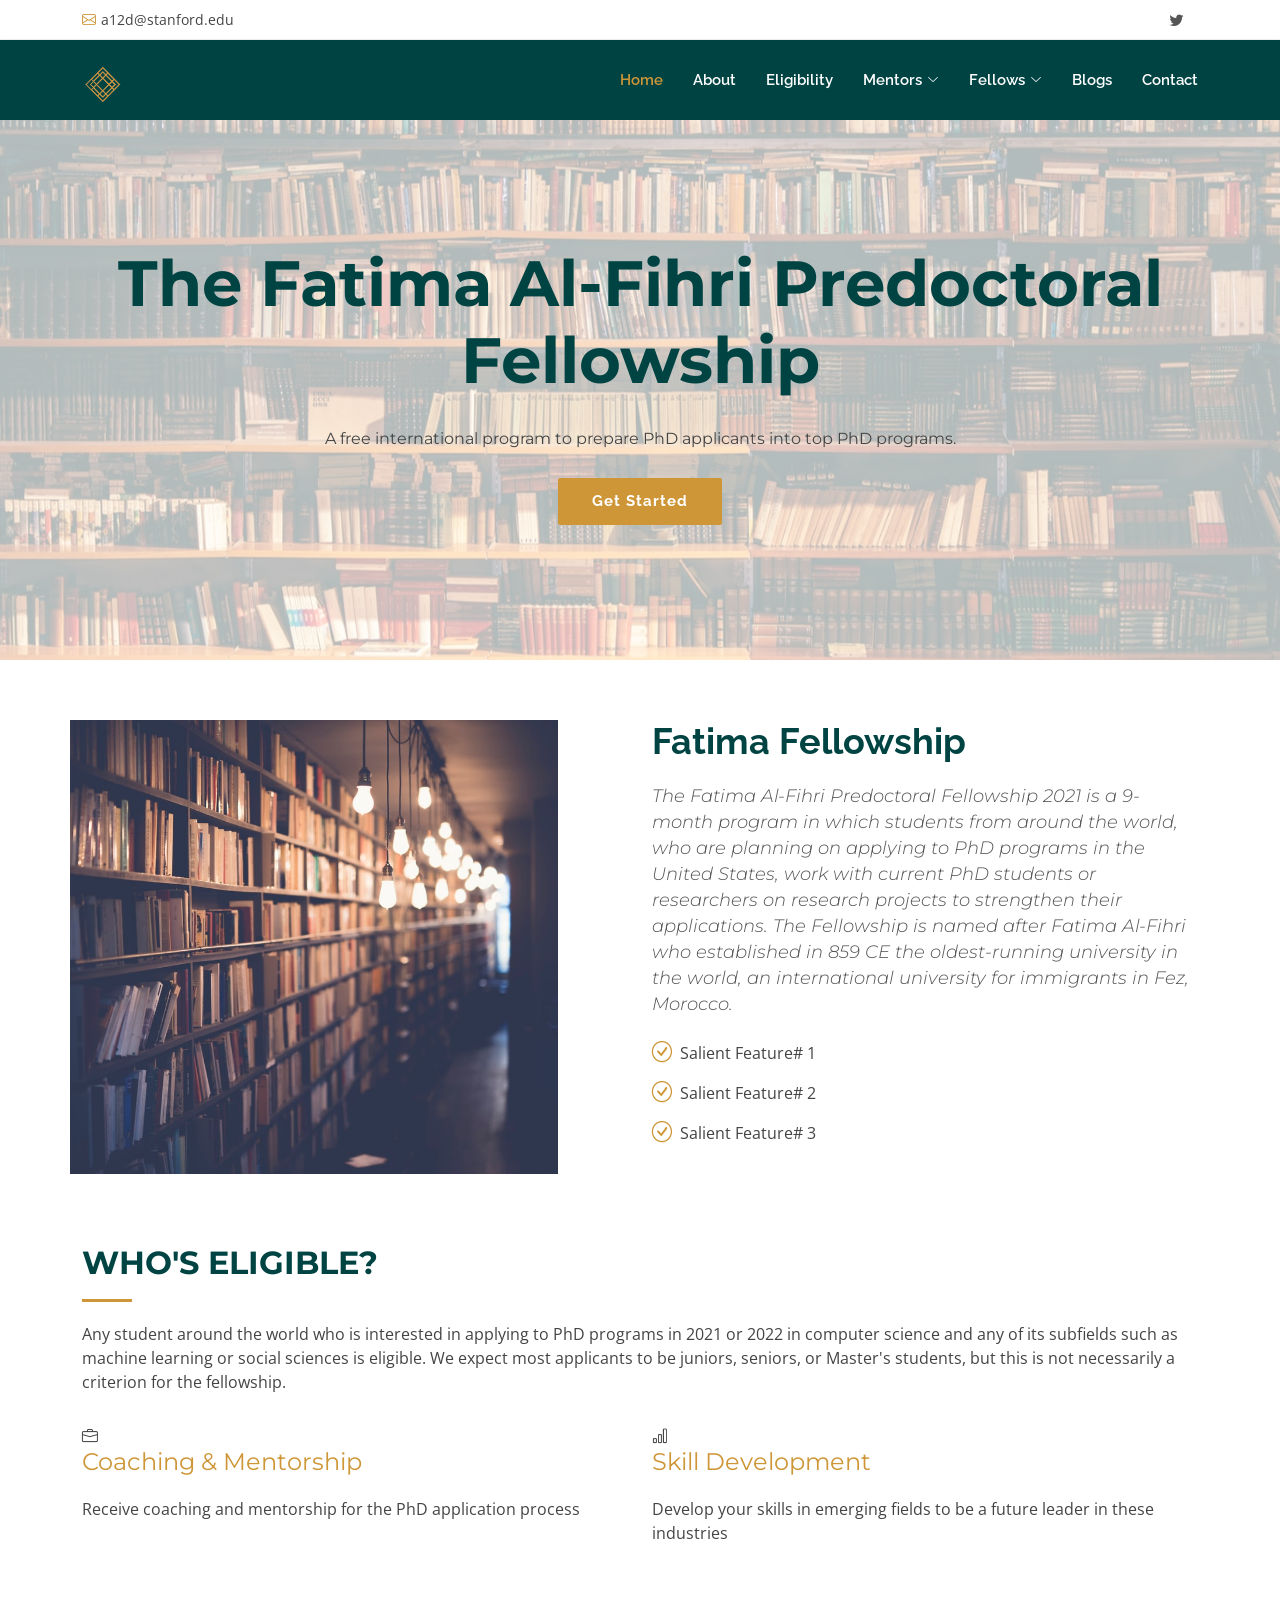
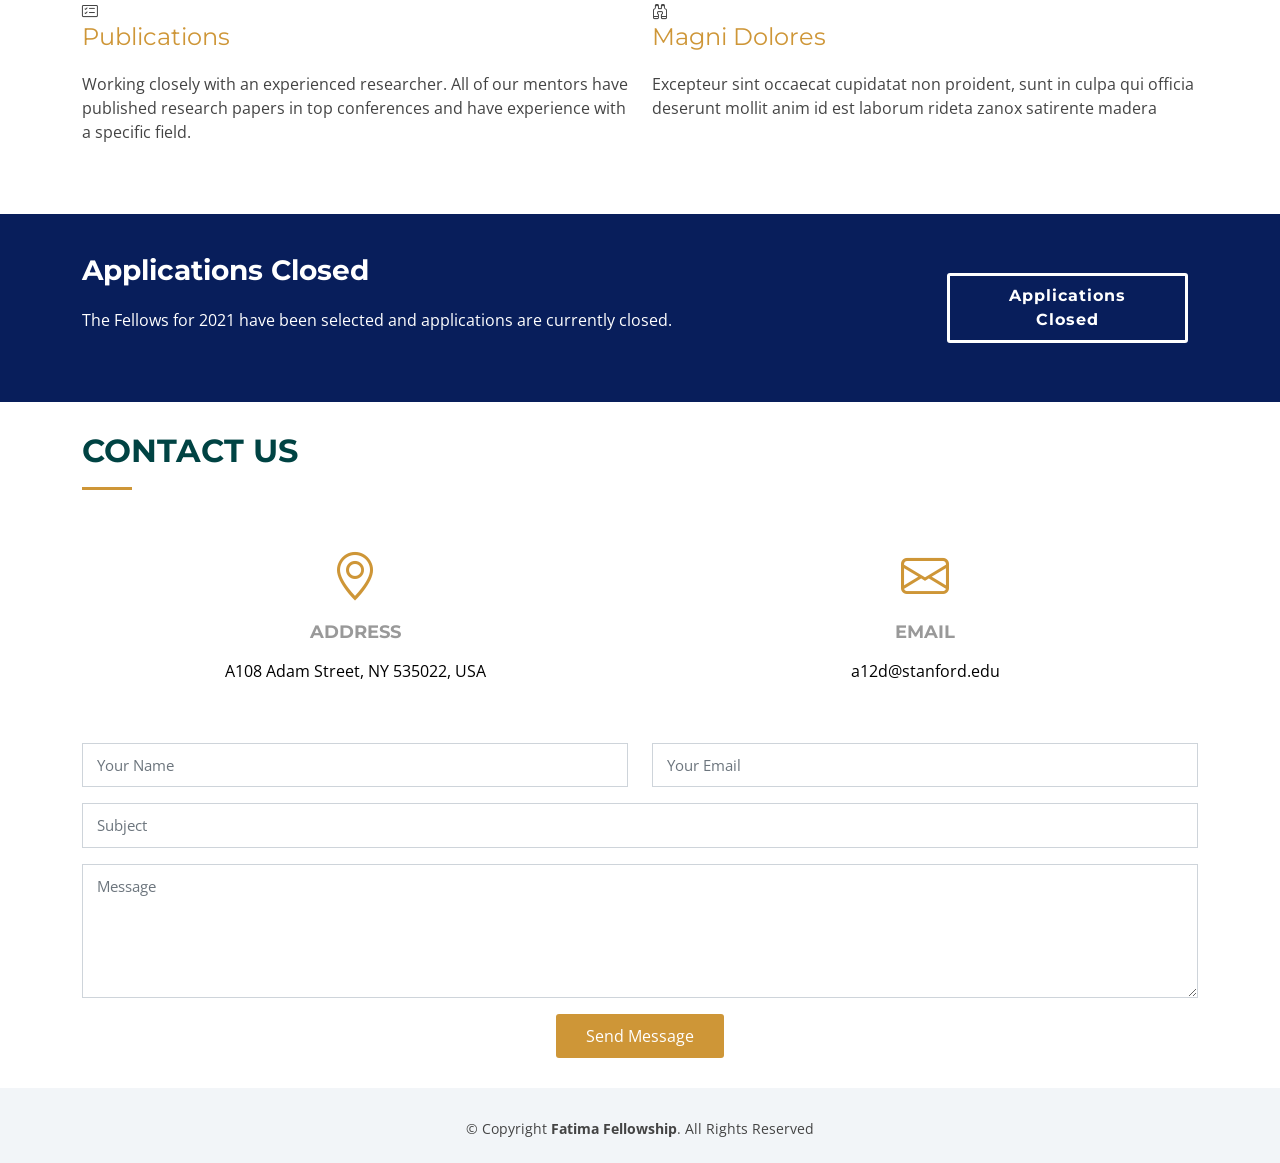
==== commit ee2e73ff: "changed file structure and added feedback" ====
--- a/index.html
+++ b/index.html
@@ -33,14 +33,10 @@
   <section id="topbar" class="d-flex align-items-center">
     <div class="container d-flex justify-content-center justify-content-md-between">
       <div class="contact-info d-flex align-items-center">
-        <i class="bi bi-envelope d-flex align-items-center"><a href="mailto:contact@example.com">contact@example.com</a></i>
-        <i class="bi bi-phone d-flex align-items-center ms-4"><span>+1 5589 55488 55</span></i>
+        <i class="bi bi-envelope d-flex align-items-center"><a href="mailto:a12d@stanford.edu">a12d@stanford.edu</a></i>
       </div>
       <div class="social-links d-none d-md-flex align-items-center">
-        <a href="#" class="twitter"><i class="bi bi-twitter"></i></a>
-        <a href="#" class="facebook"><i class="bi bi-facebook"></i></a>
-        <a href="#" class="instagram"><i class="bi bi-instagram"></i></a>
-        <a href="#" class="linkedin"><i class="bi bi-linkedin"></i></i></a>
+        <a href="https://twitter.com/fatimafellowshp" class="twitter"><i class="bi bi-twitter"></i></a> 
       </div>
     </div>
   </section><!-- End Top Bar-->
@@ -52,7 +48,6 @@
       <div id="logo" data-aos="fade-right">
         <h1><a href="index.html"><img src="FF_logo2.png" alt=""></a></h1>
         <!-- Uncomment below if you prefer to use an image logo -->
-        <!-- <a href="index.html"><img src="assets/img/logo.png" alt=""></a>-->
       </div>
 
       <nav id="navbar" class="navbar">
@@ -60,30 +55,19 @@
           <li><a class="nav-link scrollto active" href="#hero">Home</a></li>
           <li><a class="nav-link scrollto" href="#about">About</a></li>
           <li><a class="nav-link scrollto" href="#eligibility">Eligibility</a></li>
-          <!-- <li><a class="nav-link scrollto " href="#portfolio">Portfolio</a></li> -->
-          <li><a class="nav-link scrollto" href="#team">Team</a></li>
           <li class="dropdown"><a href="#"><span>Mentors</span> <i class="bi bi-chevron-down"></i></a>
             <ul>
-              <li><a href="mentors.html">Social Sciences</a></li>
-              <li><a href="mentors.html">Computer Sciences</a></li>
-              <!-- <li class="dropdown"><a href="#"><span>Deep Drop Down</span> <i class="bi bi-chevron-right"></i></a>
-                <ul>
-                  <li><a href="#">Deep Drop Down 1</a></li>
-                  <li><a href="#">Deep Drop Down 2</a></li>
-                  <li><a href="#">Deep Drop Down 3</a></li>
-                  <li><a href="#">Deep Drop Down 4</a></li>
-                  <li><a href="#">Deep Drop Down 5</a></li>
-                </ul>
-              </li> -->
+              <li><a href="/mentors/mentors_cs.html">Computer Sciences</a></li>
+              <li><a href="/mentors/mentors_social.html">Social Sciences</a></li>
             </ul>
           </li>
           <li class="dropdown"><a href="#"><span>Fellows</span> <i class="bi bi-chevron-down"></i></a>
             <ul>
-              <li><a href="fellows.html">Social Sciences</a></li>
-              <li><a href="fellows.html">Computer Sciences</a></li>
+              <li><a href="./fellows/fellows_cs.html">Computer Sciences</a></li>
+              <li><a href="./fellows/fellows_social.html">Social Sciences</a></li>
             </ul>
           </li>
-          <li><a class="nav-link scrollto" href="blog.html">Blog</a></li>
+          <li><a class="nav-link scrollto" href="/blogs/blogs.html">Blogs</a></li>
           <li><a class="nav-link scrollto" href="#contact">Contact</a></li>
 
         </ul>
@@ -98,20 +82,15 @@
 
     <div class="hero-content" data-aos="fade-up">
       <h2>The Fatima Al-Fihri Predoctoral Fellowship</h2>
-      <h6>A free international program to prepare PhD applicants into top CS PhD programs.</h6>
+      <h6>A free international program to prepare PhD applicants into top PhD programs.</h6>
       <div>
-        <a href="#call-to-action" class="btn-get-started scrollto">Get Started</a>
-        <a href="#portfolio" class="btn-projects scrollto">Our Projects</a>
+        <a href="#call-to-action" class="btn-projects scrollto">Get Started</a>
       </div>
     </div>
 
     <div class="hero-slider swiper-container">
       <div class="swiper-wrapper">
         <div class="swiper-slide" style="background-image: url('assets/img/hero-carousel/1.jpeg');"></div>
-        <div class="swiper-slide" style="background-image: url('assets/img/hero-carousel/2.jpeg');"></div>
-        <div class="swiper-slide" style="background-image: url('assets/img/hero-carousel/3.jpeg');"></div>
-        <div class="swiper-slide" style="background-image: url('assets/img/hero-carousel/4.jpg');"></div>
-        <div class="swiper-slide" style="background-image: url('assets/img/hero-carousel/5.jpg');"></div>
       </div>
     </div>
 
@@ -129,7 +108,7 @@
 
           <div class="col-lg-6 content">
             <h2>Fatima Fellowship</h2>
-            <h3>The Fatima Al-Fihri Predoctoral Fellowship 2021 is a 9-month program in which computer science students from around
+            <h3>The Fatima Al-Fihri Predoctoral Fellowship 2021 is a 9-month program in which students from around
                the world, who are planning on applying to PhD programs in the United States, work with current PhD students or researchers 
                on research projects to strengthen their applications. The Fellowship is named after Fatima Al-Fihri who established in 859 CE 
                the oldest-running university in the world, an international university for immigrants in Fez, Morocco.</h3>
@@ -152,7 +131,7 @@
         <div class="section-header">
           <h2>Who's eligible?</h2>
           <p>Any student around the world who is interested in applying to PhD programs in 2021 or 2022 in computer science 
-            or any of its subfields such as machine learning is eligible. We expect most applicants to be juniors, seniors, 
+            and any of its subfields such as machine learning or social sciences is eligible. We expect most applicants to be juniors, seniors, 
             or Master's students, but this is not necessarily a criterion for the fellowship.</p>
         </div>
 
@@ -170,8 +149,8 @@
             <div class="box">
               <div class="icon"><i class="bi bi-bar-chart"></i></div>
               <h4 class="title"><a href="">Skill Development</a></h4>
-              <p class="description"> Develop your skills in Computer Science and Artificial Intellgence 
-                domains to be a future leader in these industries</p>
+              <p class="description"> Develop your skills in emerging fields 
+                to be a future leader in these industries</p>
             </div>
           </div>
 
@@ -180,7 +159,7 @@
               <div class="icon"><i class="bi bi-card-checklist"></i></div>
               <h4 class="title"><a href="">Publications</a></h4>
               <p class="description">Working closely with an experienced researcher. All of our mentors have published research 
-                papers in top conferences in computer science and have experience with a specific field of CS/ML.</p>
+                papers in top conferences and have experience with a specific field.</p>
             </div>
           </div>
 
@@ -338,7 +317,7 @@
       </div>
     </section>  End Portfolio Section -->
 
-    <!-- ======= Testimonials Section ======= -->
+    <!-- ======= Testimonials Section ======= 
     <section id="testimonials">
       <div class="container" data-aos="fade-up">
         <div class="section-header">
@@ -360,7 +339,7 @@
                 <h3>Saul Goodman</h3>
                 <h4>Ceo &amp; Founder</h4>
               </div>
-            </div><!-- End testimonial item -->
+            </div>End testimonial item 
 
             <div class="swiper-slide">
               <div class="testimonial-item">
@@ -373,7 +352,7 @@
                 <h3>Sara Wilsson</h3>
                 <h4>Designer</h4>
               </div>
-            </div><!-- End testimonial item -->
+            </div>End testimonial item 
 
             <div class="swiper-slide">
               <div class="testimonial-item">
@@ -386,7 +365,7 @@
                 <h3>Jena Karlis</h3>
                 <h4>Store Owner</h4>
               </div>
-            </div><!-- End testimonial item -->
+            </div>End testimonial item 
 
             <div class="swiper-slide">
               <div class="testimonial-item">
@@ -399,7 +378,7 @@
                 <h3>Matt Brandon</h3>
                 <h4>Freelancer</h4>
               </div>
-            </div><!-- End testimonial item -->
+            </div> End testimonial item 
 
             <div class="swiper-slide">
               <div class="testimonial-item">
@@ -412,14 +391,15 @@
                 <h3>John Larson</h3>
                 <h4>Entrepreneur</h4>
               </div>
-            </div><!-- End testimonial item -->
+            </div>End testimonial item 
 
           </div>
           <div class="swiper-pagination"></div>
         </div>
 
       </div>
-    </section><!-- End Testimonials Section -->
+    </section>
+    End Testimonials Section -->
 
     <!-- ======= Call To Action Section ======= -->
     <section id="call-to-action">
@@ -436,7 +416,7 @@
       </div>
     </section><!-- End Call To Action Section -->
 
-    <!-- ======= Team Section ======= -->
+    <!-- ======= Team Section ======= 
     <section id="team">
       <div class="container" data-aos="fade-up">
         <div class="section-header">
@@ -508,19 +488,18 @@
         </div>
 
       </div>
-    </section><!-- End Team Section -->
+    </section>End Team Section -->
 
     <!-- ======= Contact Section ======= -->
     <section id="contact">
       <div class="container" data-aos="fade-up">
         <div class="section-header">
           <h2>Contact Us</h2>
-          <p>Sed tamen tempor magna labore dolore dolor sint tempor duis magna elit veniam aliqua esse amet veniam enim export quid quid veniam aliqua eram noster malis nulla duis fugiat culpa esse aute nulla ipsum velit export irure minim illum fore</p>
         </div>
 
         <div class="row contact-info">
 
-          <div class="col-md-4">
+          <div class="col-md-6">
             <div class="contact-address">
               <i class="bi bi-geo-alt"></i>
               <h3>Address</h3>
@@ -528,28 +507,20 @@
             </div>
           </div>
 
-          <div class="col-md-4">
-            <div class="contact-phone">
-              <i class="bi bi-phone"></i>
-              <h3>Phone Number</h3>
-              <p><a href="tel:+155895548855">+1 5589 55488 55</a></p>
-            </div>
-          </div>
-
-          <div class="col-md-4">
+          <div class="col-md-6">
             <div class="contact-email">
               <i class="bi bi-envelope"></i>
               <h3>Email</h3>
-              <p><a href="mailto:info@example.com">info@example.com</a></p>
-            </div>
-          </div>
-
-        </div>
-      </div>
-
-      <div class="container mb-4">
+              <p><a href="mailto:a12d@stanford.edu">a12d@stanford.edu</a></p>
+            </div>
+          </div>
+
+        </div>
+      </div>
+
+      <!-- <div class="container mb-4">
         <iframe src="https://www.google.com/maps/embed?pb=!1m18!1m12!1m3!1d22864.11283411948!2d-73.96468908098944!3d40.630720240038435!2m3!1f0!2f0!3f0!3m2!1i1024!2i768!4f13.1!3m3!1m2!1s0x89c24fa5d33f083b%3A0xc80b8f06e177fe62!2sNew+York%2C+NY%2C+USA!5e0!3m2!1sen!2sbg!4v1540447494452" width="100%" height="380" frameborder="0" style="border:0" allowfullscreen></iframe>
-      </div>
+      </div> -->
 
       <div class="container">
         <div class="form">
--- a/assets/css/style.css
+++ b/assets/css/style.css
@@ -2,8 +2,12 @@
 	background: #fff;
 	color: #444;
 	font-family: 'Open Sans', sans-serif;
-}
-
+	position: relative;
+	min-height: 100vh;
+}
+main {
+	padding-bottom: 75px;
+}
 a {
 	color: #ce9637;
 	text-decoration: none;
@@ -13,7 +17,7 @@
 a:hover,
 a:active,
 a:focus {
-	color: #51d8af;
+	color: #004343;
 	outline: none;
 	text-decoration: none;
 }
@@ -234,7 +238,7 @@
 .navbar .dropdown ul a {
 	padding: 10px 20px;
 	font-size: 14px;
-    color: #004343;
+	color: #004343;
 }
 
 .navbar .dropdown ul a i {
@@ -1098,6 +1102,13 @@
 	margin: 0 2px;
 }
 
+/* List
+-----------------------*/
+.list-item {
+	padding: 10px;
+	margin: 10px;
+}
+
 /* Contact Section
 --------------------------------*/
 #contact {
@@ -1272,6 +1283,10 @@
 	background: #f2f5f8;
 	padding: 0 0 30px 0;
 	font-size: 14px;
+	position: absolute;
+	bottom: 0;
+	height: 75px;
+	width: 100%;
 }
 
 #footer .copyright {
